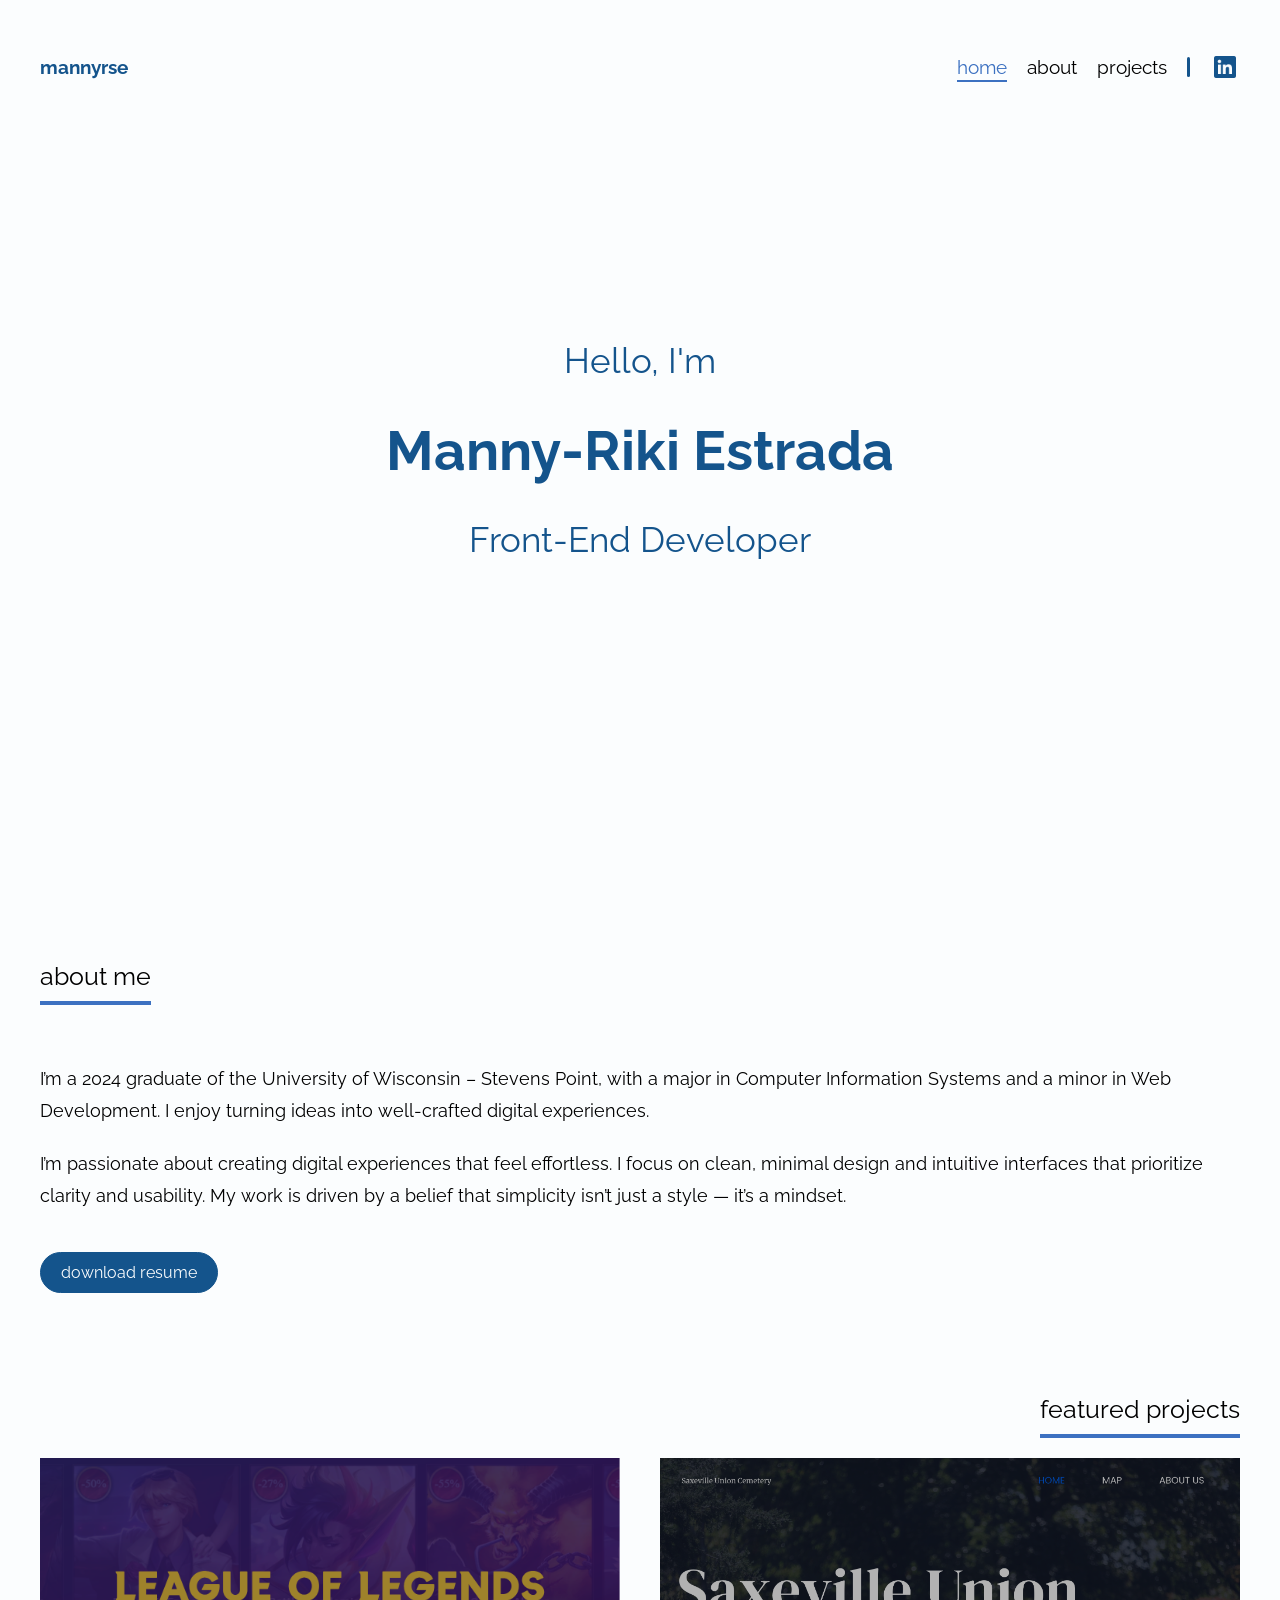
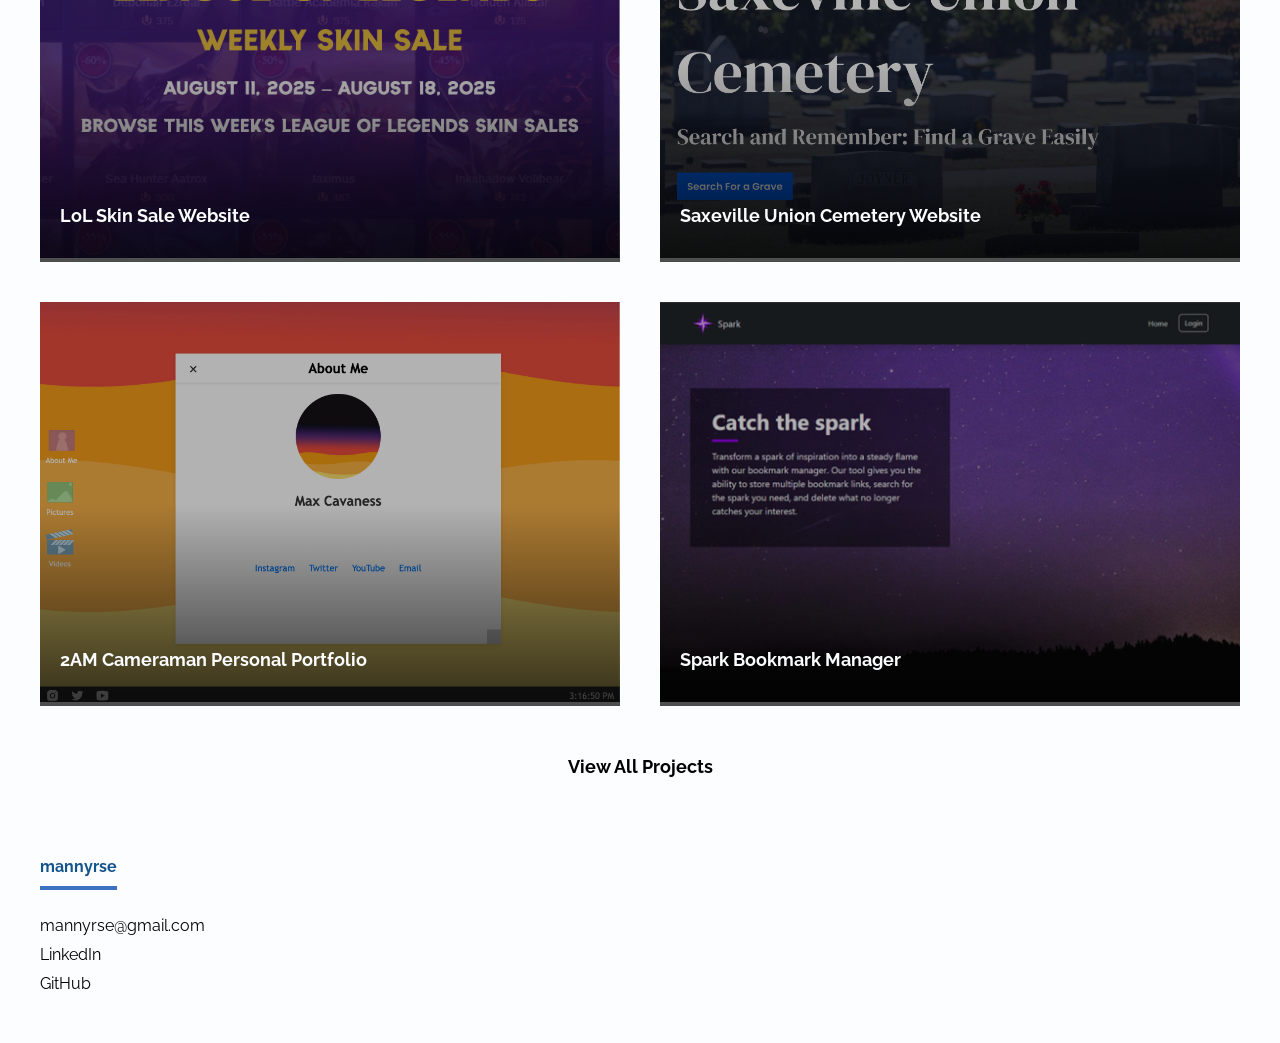
==== index.html @ 0eda89b6 "adjusted projects section and added items to projects page" ====
<!DOCTYPE html>
<html lang="en">

<head>
    <meta charset="UTF-8">
    <meta name="viewport" content="width=device-width, initial-scale=1.0">
    <title>mannyrse</title>
    <link rel="stylesheet" href="styles/styles.css">
    <link rel="preconnect" href="https://fonts.googleapis.com">
    <link rel="preconnect" href="https://fonts.gstatic.com" crossorigin>
    <link href="https://fonts.googleapis.com/css2?family=Raleway:wght@400;500;700&display=swap" rel="stylesheet">
    <link rel="icon" type="image/x-icon" href="../favicon.ico">
</head>

<body>

    <!-- The header (nav) will be loaded here by JavaScript -->
    <!-- The footer will also be loaded by JavaScript -->

    <header class="intro-header">
        <p class="hello-text fade-in fade-out delay-1">Hello, I'm</p>
        <h1 class="name fade-in delay-2">Manny-Riki Estrada</h1>
        <p class="title fade-in delay-3">
            Front-End Developer
        </p>
    </header>

    <section class="left-content" id="about">
        <h2 class="section-header">about me</h2>
        <p>I’m a 2024 graduate of the University of Wisconsin – Stevens Point, with a major in Computer Information
            Systems and a minor in Web Development. I enjoy turning ideas into well-crafted digital experiences.</p>
        <p>I’m passionate about creating digital experiences that feel effortless. I focus on clean, minimal design and
            intuitive interfaces that prioritize clarity and usability. My work is driven by a belief that simplicity
            isn’t just a style — it’s a mindset.</p>
        <a href="resume_estrada.pdf" class="download-button" download>download resume</a>
    </section>

    <section class="right-content" id="featured-projects">
        <div class="section-header-wrapper">
            <h2 class="section-header">featured projects</h2>
            <div class="projects-grid">
                <div class="project">
                    <a href="https://lolskinsale.com/" target="_blank" rel="noopener noreferrer">
                        <div class="image-wrapper">

                            <img src="/images/lolskinsale.png" alt="LoL Skin Sale Thumbnail" />
                            <p class="project-title">LoL Skin Sale Website</p>
                        </div>
                    </a>
                </div>
                <div class="project">
                    <a href="https://saxevilleunioncemetery.com/" target="_blank" rel="noopener noreferrer">
                        <div class="image-wrapper">

                            <img src="/images/saxeville.png" alt="Saxeville Union Cemetery Site Thumbnail" />
                            <p class="project-title">Saxeville Union Cemetery Website</p>
                        </div>
                    </a>
                </div>
                <div class="project">
                    <a href="https://github.com/mannyrse/2AM-Cameraman" target="_blank" rel="noopener noreferrer">
                        <div class="image-wrapper">
                            <img src="/images/2amcameraman.png" alt="2AM Cameraman Site Thumbnail" />
                            <p class="project-title">2AM Cameraman Personal Portfolio</p>
                        </div>
                    </a>
                </div>
                <div class="project">
                    <a href="https://github.com/mannyrse/Bookmark-Manager" target="_blank" rel="noopener noreferrer">
                        <div class="image-wrapper">
                            <img src="/images/bookmark.png" alt="Spark Bookmark Manager Site Thumbnail" />
                            <p class="project-title">Spark Bookmark Manager</p>
                        </div>
                    </a>
                </div>
            </div>
        </div>
        <div class="view-all-projects">
            <a href="/projects" class="view-all-link">View All Projects</a>
        </div>
    </section>

    <script src="scripts/main.js"></script>

</body>

</html>
---- styles/styles.css ----
html {
        scroll-behavior: smooth;
    }

    body {
        font-family: 'Raleway', 'Helvetica Neue', Helvetica, Arial, sans-serif;
        background-color: #FBFDFE;
        margin: 0;
        padding: 0;
    }

    /* Header Content */

    .intro-header {
        display: flex;
        flex-direction: column;
        align-items: center;
        justify-content: center;
        width: 100%;
        height: 100vh;
        color: #14548C;
        text-align: center;
    }

    .name {
        font-size: 55px;
        font-weight: bold;
    }

    .hello-text {
        font-size: 35px;
        margin: 0px;
    }

    .title {
        font-size: 35px;
        margin: 0 20px;
    }

    /* Navigation Bar */

    .navigation {
        position: absolute;
        top: 32px;
        left: 0;
        right: 0;
        margin: 0 auto;
        max-width: 1280px;
        width: 100%;
        display: flex;
        justify-content: space-between;
        align-items: center;
        padding: 20px 40px;
        background-color: #FBFDFE;
        font-size: larger;
        z-index: 1000;
        box-sizing: border-box;
    }

    .nav-items ul {
        display: flex;
        gap: 20px;
        list-style: none;
        margin: 0;
        padding: 0;
    }

    .nav-items li {
        display: flex;
        align-items: center;
    }

    /* Divider */
    .divider {
        height: 20px;
        width: 3px;
        border-radius: 20px;
        background-color: #14548C;
    }

    /* Navigation Items */
    .navigation-item {
        position: relative;
        color: #000;
        text-decoration: none;
        display: flex;
        align-items: center;
    }

    .navigation-item:hover {
        color: #3C71C1;
    }

    /* Underline effect */
    .navigation-item::after {
        content: '';
        position: absolute;
        bottom: -4px;
        left: 0;
        width: 0;
        height: 2px;
        background-color: #3C71C1;
        transition: width 0.3s ease, left 0.3s ease;
    }

    /* Adjust underline position for LinkedIn Logo */
    .navigation-item:has(img)::after {
        bottom: -1px;
    }

    .navigation-item:hover::after {
        width: 100%;
        left: 0;
    }

    .navigation-item.active {
        color: #3C71C1;
    }

    .navigation-item.active::after {
        width: 100%;
        left: 0;
    }

    .navigation-item img {
        height: 30px;
        width: auto;
        vertical-align: middle;
    }

    .logo {
        color: #14548C;
        font-weight: bold;
        text-decoration: none;
        position: relative;
        display: inline-block;
    }

    .logo::after {
        content: '';
        position: absolute;
        bottom: -4px;
        left: 0;
        width: 0;
        height: 2px;
        background-color: #3C71C1;
        transition: width 0.3s ease, left 0.3s ease;
    }

    .logo:hover::after {
        width: 100%;
        left: 0;
    }

    /* Hamburger Button */
    .hamburger {
        display: none;
        flex-direction: column;
        justify-content: space-between;
        width: 25px;
        height: 20px;
        background: none;
        border: none;
        cursor: pointer;
        z-index: 1100;
    }

    .hamburger span {
        display: block;
        height: 3px;
        background-color: #14548C;
        border-radius: 3px;
        transition: all 0.3s ease;
    }

    /* Sections */

    #all-projects {
        padding-top: 120px;
    }

    .section-header {
        padding-bottom: 10px;
        margin-bottom: 20px;
        border-bottom: 4px solid #3C71C1;
        font-size: 25px;
        font-weight: normal;
        display: inline-block;
    }

    .left-content .section-header {
        margin-bottom: 40px;
    }

    .section-header-wrapper {
        text-align: right;
    }

    .left-content,
    .right-content {
        max-width: 1200px;
        margin: auto;
        padding: 40px;
        text-align: left;
    }

    .left-content p,
    .right-content p {
        font-size: 18px;
        line-height: 1.8;
        margin-bottom: 20px;
    }

    .download-button {
        display: inline-block;
        padding: 10px 20px;
        margin-top: 20px;
        color: #FBFDFE;
        border: 1px solid #14548C;
        background-color: #14548C;
        font-size: 1em;
        border-radius: 30px;
        text-decoration: none;
        transition: background-color 0.3s, color 0.3s;
    }

    .download-button:hover {
        color: #14548C;
        background-color: #FBFDFE;
    }

    .projects-grid {
        display: grid;
        grid-template-columns: repeat(2, 1fr);
        gap: 40px;
    }

    .project {
        position: relative;
        overflow: hidden;
        text-align: left;
        height: 100%;
    }

    .project img {
        width: 100%;
        height: auto;
        object-fit: cover;
        max-height: 400px;
        aspect-ratio: 4 / 3;
        transition: transform 0.3s ease, filter 0.3s ease;
        filter: brightness(70%);
        border-radius: 0;
    }

    /* Dark overlay and zoom effect */
    .project:hover img {
        transform: scale(1.1);
        filter: brightness(100%);
    }

    .image-wrapper {
        position: relative;
        overflow: hidden;
    }

    .image-wrapper::after {
        content: '';
        position: absolute;
        bottom: 0;
        left: 0;
        width: 100%;
        height: 50%;
        background: linear-gradient(to top, rgba(0, 0, 0, 0.7), transparent);
        z-index: 1;
    }

    .project-title {
        position: absolute;
        bottom: 10px;
        left: 20px;
        margin: 0;
        color: #FBFDFE;
        font-size: 20px;
        font-weight: bold;
        z-index: 2;
    }

    .view-all-projects {
        margin-top: 50px;
        text-align: center;
    }

    .view-all-link {
        position: relative;
        text-decoration: none;
        color: #000;
        font-size: 1.1rem;
        font-weight: bold;
        transition: color 0.3s ease;
    }

    .view-all-link::after {
        content: '';
        position: absolute;
        bottom: -4px;
        left: 0;
        width: 0;
        height: 2px;
        background-color: #3C71C1;
        transition: width 0.3s ease, left 0.3s ease;
    }

    .view-all-link:hover {
        color: #3C71C1;
    }

    .view-all-link:hover::after {
        width: 100%;
        left: 0;
    }

    /* Footer */

    .footer-content {
        max-width: 1200px;
        margin: auto;
        padding: 40px;
        text-align: left;
    }

    .footer-logo {
        font-weight: bold;
        text-decoration: none;
        color: #14548C;
        padding-bottom: 10px;
        display: inline-block;
        border-bottom: 4px solid #3C71C1;
        margin-bottom: 10px;
    }

    footer a {
        display: block;
        width: fit-content;
        color: inherit;
        text-decoration: none;
        margin-bottom: 10px;
    }

    footer a:hover {
        text-decoration: underline;
        color: #3C71C1;
    }

    .footer-logo:hover {
        text-decoration: none;
        color: #14548C;
    }

    footer p {
        margin-bottom: 10px;
    }

    /* Intro Fade In Keyframes */

    @keyframes fadeIn {
        from {
            opacity: 0;
            transform: translateY(20px);
        }

        to {
            opacity: 1;
            transform: translateY(0);
        }
    }

    .fade-in {
        opacity: 0;
        animation: fadeIn 1s ease-out forwards;
    }

    .fade-in.delay-1 {
        animation-delay: 0.3s;
    }

    .fade-in.delay-2 {
        animation-delay: 0.6s;
    }

    .fade-in.delay-3 {
        animation-delay: 0.9s;
    }

    .fade-in.delay-4 {
        animation-delay: 1.5s;
    }

    /* Mobile Styles */
    @media (max-width: 768px) {

        .intro-header {
            padding: 0 20px;
            box-sizing: border-box;
        }

        .name {
            font-size: 36px;
        }

        .hello-text,
        .title {
            font-size: 24px;
        }

        .hamburger {
            display: flex;
        }

        .nav-items {
            position: absolute;
            top: 100%;
            right: 0;
            background-color: #FBFDFE;
            width: 100%;
            max-height: 0;
            overflow: hidden;
            transition: max-height 0.3s ease;
            box-shadow: 0px 4px 8px rgba(0, 0, 0, 0.1);
            justify-content: center;
            align-items: center;
        }

        .nav-items.open {
            max-height: 500px;
        }

        .nav-items ul {
            flex-direction: column;
            padding: 20px;
            gap: 15px;
        }

        .nav-items li {
            justify-content: center;
        }

        .divider {
            display: block;
            width: 40px;
            height: 3px;
            border-radius: 20px;
            background-color: #14548C;
            margin: 10px auto;
        }

        .projects-grid {
            grid-template-columns: 1fr;
        }

        .project img {
            max-width: 100%;
            max-height: 450px;
        }
    }
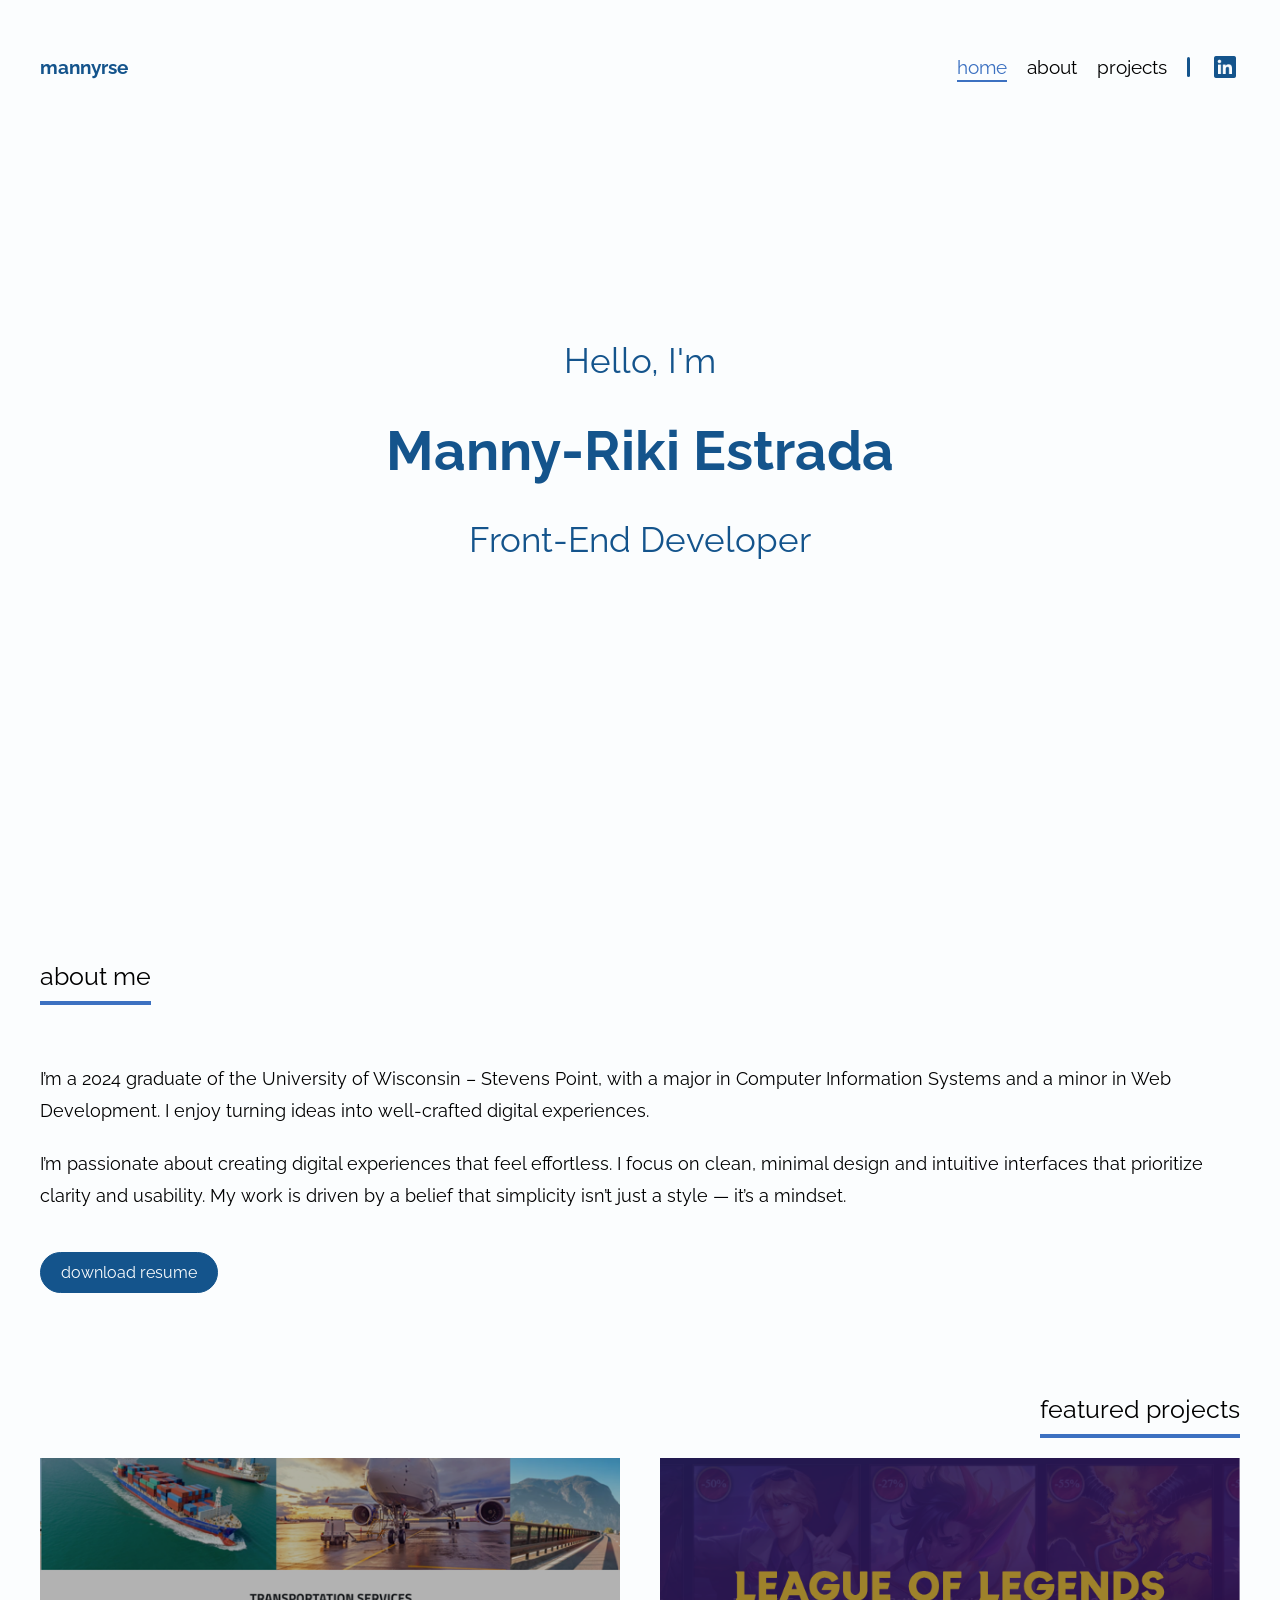
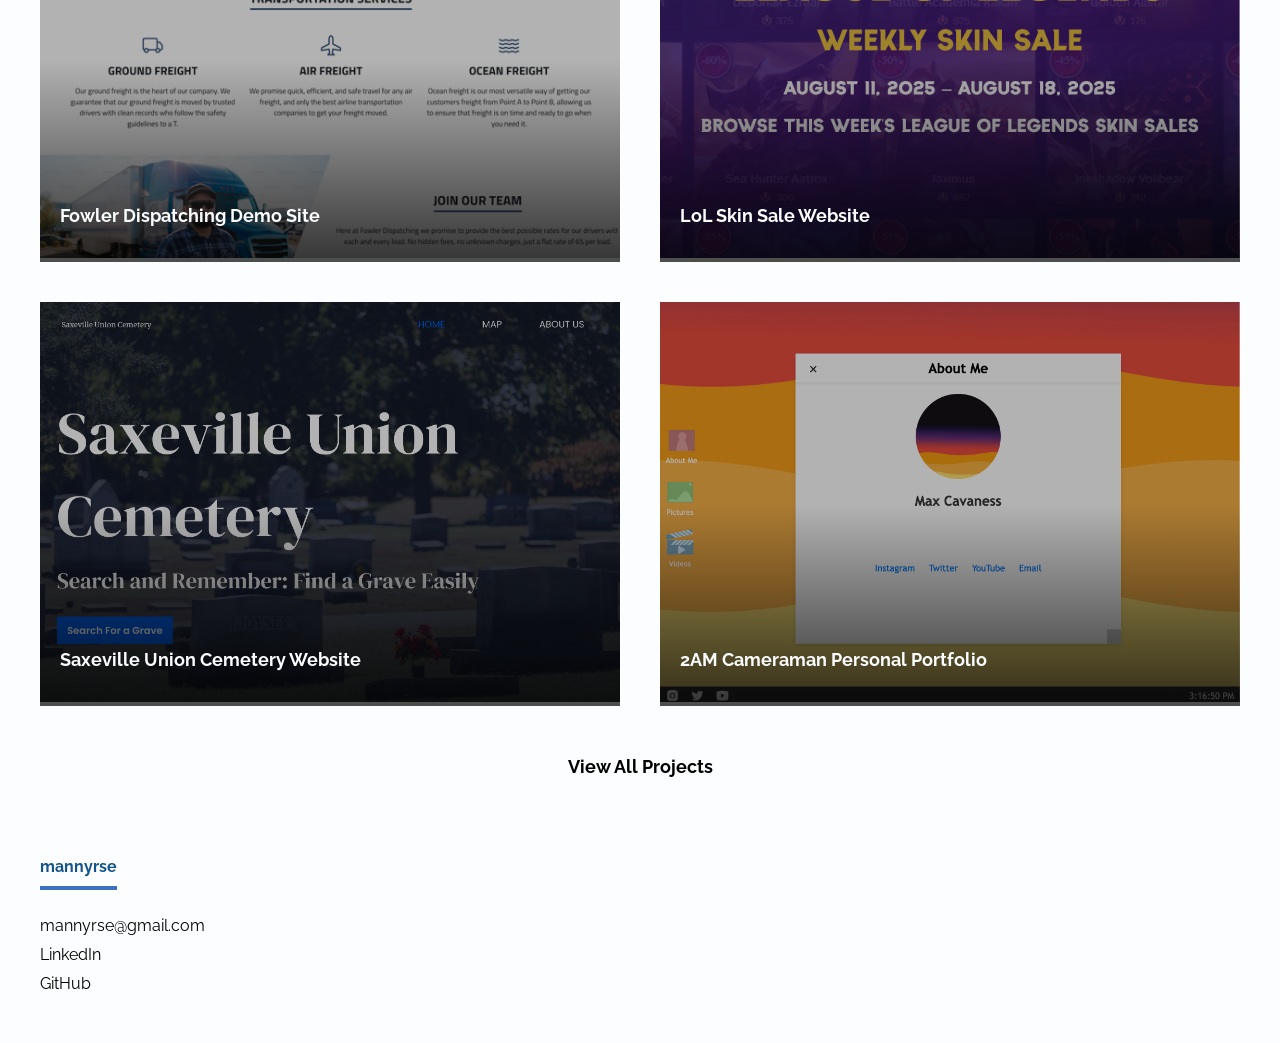
==== commit ef006557: "added new featured project" ====
--- a/index.html
+++ b/index.html
@@ -40,9 +40,16 @@
             <h2 class="section-header">featured projects</h2>
             <div class="projects-grid">
                 <div class="project">
+                    <a href="https://mannyrse.com/fowler-dispatching/" target="_blank" rel="noopener noreferrer">
+                        <div class="image-wrapper">
+                            <img src="/images/fowlersite.png" alt="Fowler Dispatching Demo Site Thumbnail" />
+                            <p class="project-title">Fowler Dispatching Demo Site</p>
+                        </div>
+                    </a>
+                </div>
+                <div class="project">
                     <a href="https://lolskinsale.com/" target="_blank" rel="noopener noreferrer">
                         <div class="image-wrapper">
-
                             <img src="/images/lolskinsale.png" alt="LoL Skin Sale Thumbnail" />
                             <p class="project-title">LoL Skin Sale Website</p>
                         </div>
@@ -65,14 +72,6 @@
                         </div>
                     </a>
                 </div>
-                <div class="project">
-                    <a href="https://github.com/mannyrse/Bookmark-Manager" target="_blank" rel="noopener noreferrer">
-                        <div class="image-wrapper">
-                            <img src="/images/bookmark.png" alt="Spark Bookmark Manager Site Thumbnail" />
-                            <p class="project-title">Spark Bookmark Manager</p>
-                        </div>
-                    </a>
-                </div>
             </div>
         </div>
         <div class="view-all-projects">
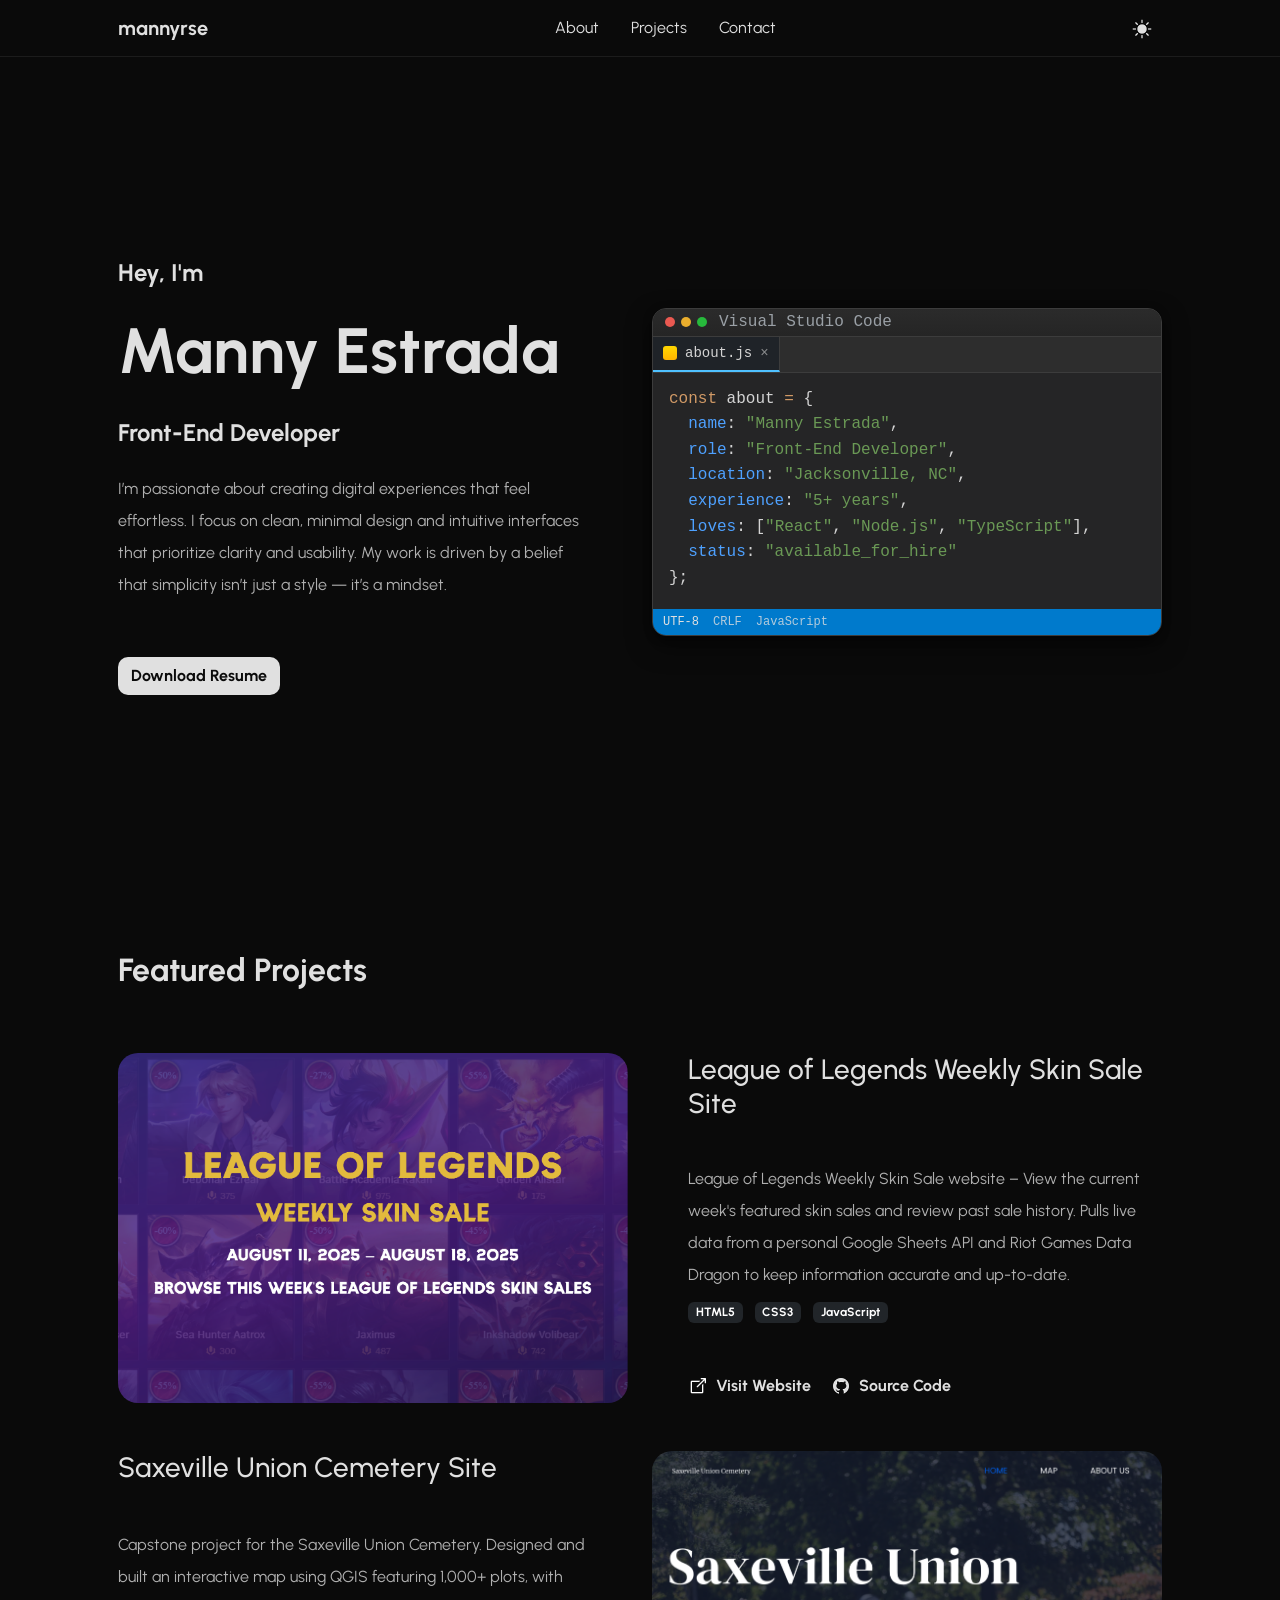
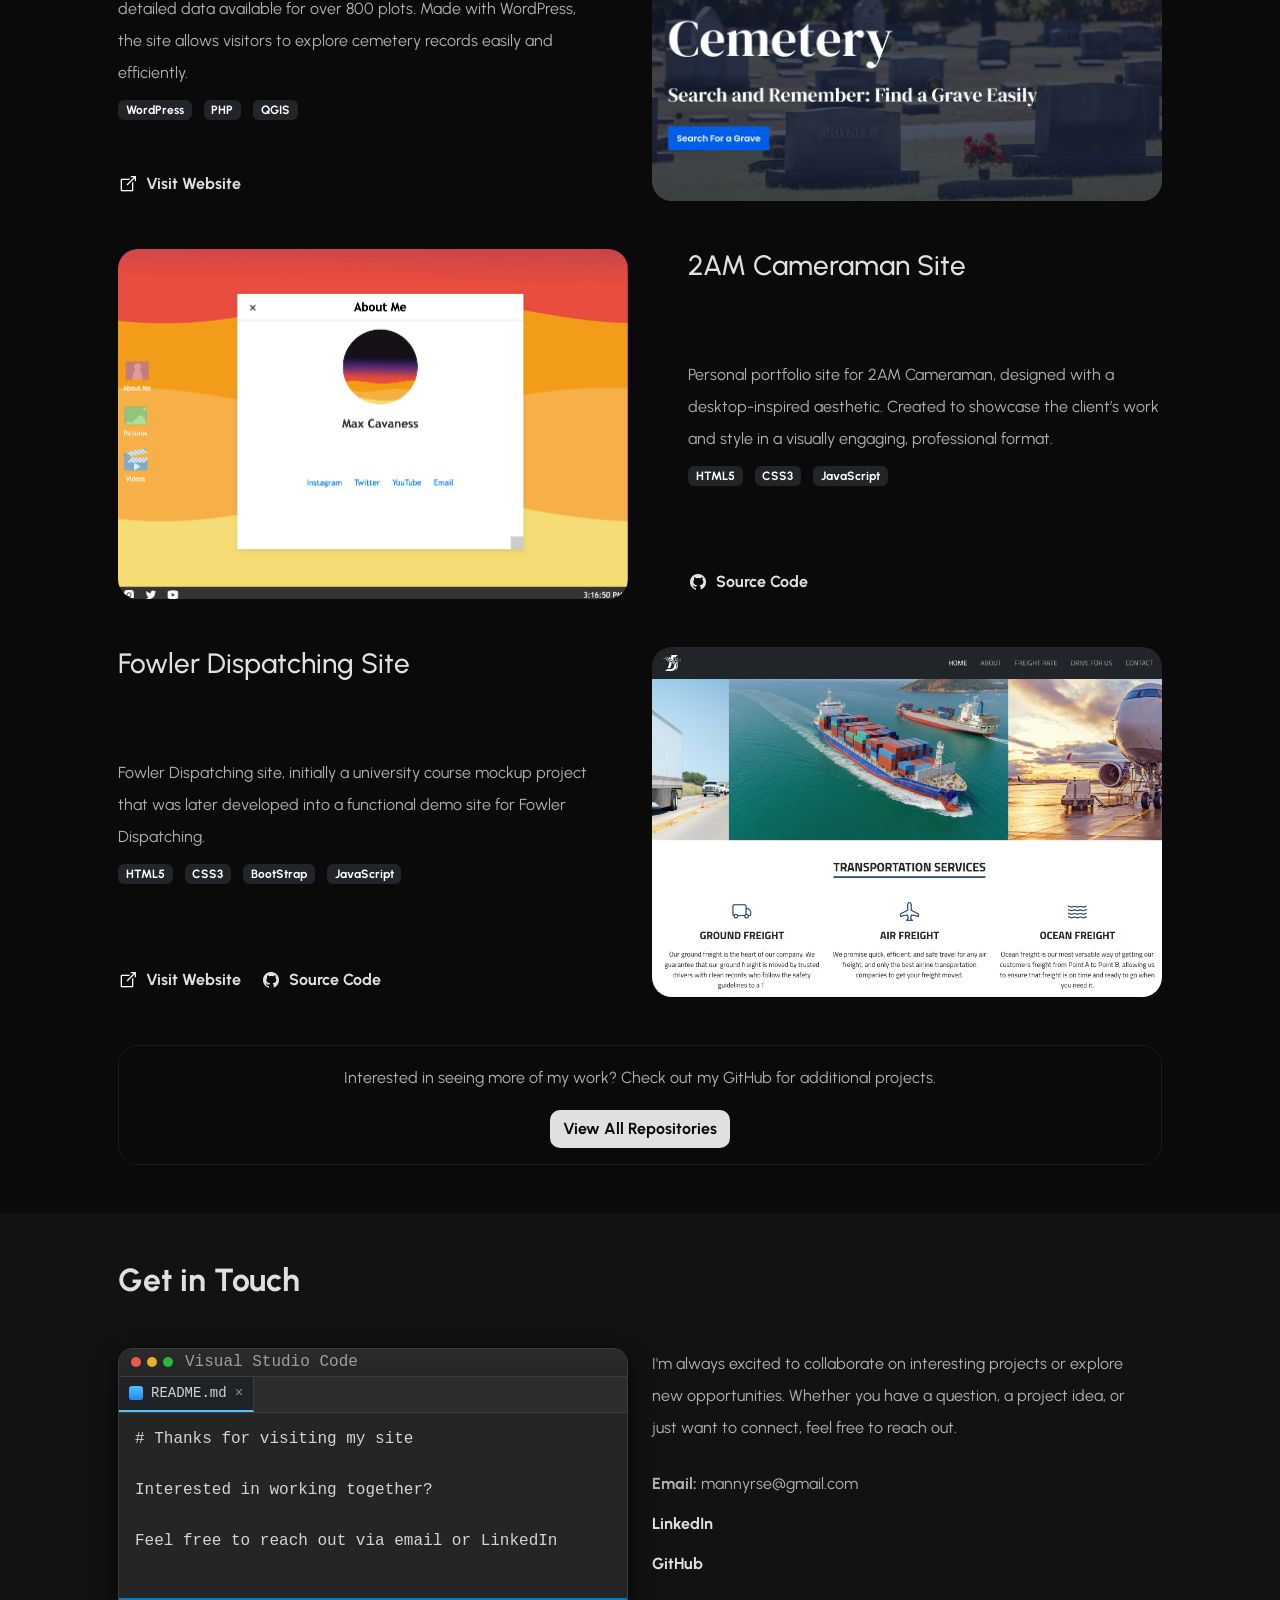
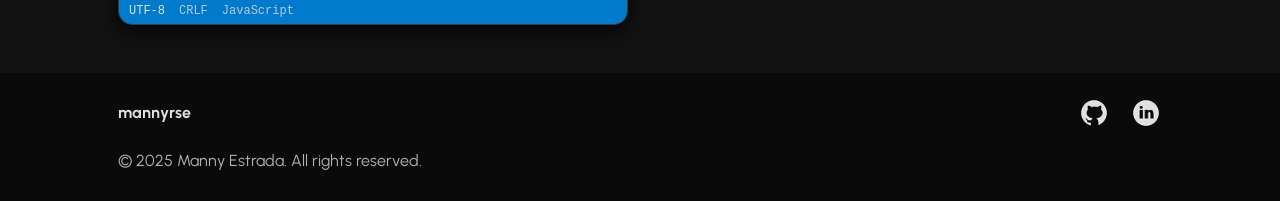
==== commit 74493b68: "redesign entire site" ====
--- a/index.html
+++ b/index.html
@@ -5,80 +5,380 @@
     <meta charset="UTF-8">
     <meta name="viewport" content="width=device-width, initial-scale=1.0">
     <title>mannyrse</title>
+    <link href="https://cdn.jsdelivr.net/npm/bootstrap@5.3.8/dist/css/bootstrap.min.css" rel="stylesheet"
+        integrity="sha384-sRIl4kxILFvY47J16cr9ZwB07vP4J8+LH7qKQnuqkuIAvNWLzeN8tE5YBujZqJLB" crossorigin="anonymous">
     <link rel="stylesheet" href="styles/styles.css">
     <link rel="preconnect" href="https://fonts.googleapis.com">
     <link rel="preconnect" href="https://fonts.gstatic.com" crossorigin>
-    <link href="https://fonts.googleapis.com/css2?family=Raleway:wght@400;500;700&display=swap" rel="stylesheet">
-    <link rel="icon" type="image/x-icon" href="../favicon.ico">
+    <link
+        href="https://fonts.googleapis.com/css2?family=Roboto:ital,wght@0,100..900;1,100..900&family=Urbanist:ital,wght@0,100..900;1,100..900&display=swap"
+        rel="stylesheet">
 </head>
 
 <body>
-
-    <!-- The header (nav) will be loaded here by JavaScript -->
-    <!-- The footer will also be loaded by JavaScript -->
-
-    <header class="intro-header">
-        <p class="hello-text fade-in fade-out delay-1">Hello, I'm</p>
-        <h1 class="name fade-in delay-2">Manny-Riki Estrada</h1>
-        <p class="title fade-in delay-3">
-            Front-End Developer
-        </p>
+    <!-- nav bar -->
+    <nav class="navbar navbar-expand-md navbar-dark sticky-top">
+        <div class="container px-5 px-md-3 px-lg-5">
+
+            <!-- logo -->
+            <a href="#about" class="logo navbar-brand">mannyrse</a>
+
+            <!-- hamburger button -->
+            <button class="navbar-toggler border-0 ms-auto" type="button" data-bs-toggle="collapse"
+                data-bs-target="#navbarContent" aria-controls="navbarContent" aria-expanded="false"
+                aria-label="Toggle navigation">
+                <span class="navbar-toggler-icon"></span>
+            </button>
+
+            <!-- nav items -->
+            <div class="collapse navbar-collapse justify-content-center" id="navbarContent">
+                <ul class="navbar-nav mb-0 text-center">
+                    <li class="nav-item">
+                        <a href="#about" class="nav-link mx-2">About</a>
+                    </li>
+                    <li class="nav-item">
+                        <a href="#projects" class="nav-link mx-2">Projects</a>
+                    </li>
+                    <li class="nav-item">
+                        <a href="#contact" class="nav-link mx-2">Contact</a>
+                    </li>
+                </ul>
+
+                <!-- dark mode button for mobile menu -->
+                <div class="d-md-none text-center">
+                    <button class="btn btn-square light-mode-toggler">
+                        <img src="images/icons/sun.png" alt="light dark mode" class="icon">
+                    </button>
+                </div>
+            </div>
+
+
+            <button class="btn btn-square d-none d-md-block ms-3 light-mode-toggler">
+                <img src="images/icons/sun.png" alt="light dark mode" class="icon">
+            </button>
+
+        </div>
+    </nav>
+
+
+    <!-- header content -->
+    <header class="intro-header d-flex align-items-center" id="about">
+        <div class="container px-5 px-md-3 px-lg-5">
+            <div class="row align-items-center">
+                <!-- left column -->
+                <div class="col-md-6 mb-5 mb-md-0">
+                    <p class="title">Hey, I'm</p>
+                    <h1 class="name ">Manny Estrada</h1>
+                    <p class="title">Front-End Developer</p>
+                    <p class="pb-4 pe-md-5">
+                        I’m passionate about creating digital experiences that feel effortless. I focus on clean,
+                        minimal design and intuitive interfaces that prioritize clarity and usability. My work is driven
+                        by a belief that simplicity isn’t just a style — it’s a mindset.
+                    </p>
+                    <a href="resume_estrada.pdf" class="btn button-main mt-3"
+                        download="Manny_Estrada_Resume.pdf">Download Resume</a>
+                </div>
+
+                <!-- right column -->
+                <div class="col-md-6 d-flex justify-content-center pb-5 pb-md-4 pb-lg-0">
+
+                    <div class="vscode" role="group" aria-label="Mini VS Code">
+                        <!-- titlebar -->
+                        <div class="titlebar">
+                            <div class="traffic" aria-hidden="true">
+                                <span class="dot red"></span>
+                                <span class="dot yellow"></span>
+                                <span class="dot green"></span>
+                            </div>
+                            <div class="window-title">Visual Studio Code</div>
+                        </div>
+
+                        <!-- tabs -->
+                        <div class="tabs" role="tablist" aria-label="Files">
+                            <div class="tab active" role="tab" aria-selected="true">
+                                <span class="file-icon" aria-hidden="true"></span>
+                                <span>about.js</span>
+                                <span class="x" aria-hidden="true">×</span>
+                            </div>
+                        </div>
+
+                        <!-- editor -->
+                        <div class="editor" role="region" aria-label="Editor">
+                            <pre><code><span class="v">const</span> about <span class="v">=</span> {
+  <span class="k">name</span>: <span class="s">"Manny Estrada"</span>,
+  <span class="k">role</span>: <span class="s">"Front-End Developer"</span>,
+  <span class="k">location</span>: <span class="s">"Jacksonville, NC"</span>,
+  <span class="k">experience</span>: <span class="s">"5+ years"</span>,
+  <span class="k">loves</span>: [<span class="s">"React"</span>, <span class="s">"Node.js"</span>, <span class="s">"TypeScript"</span>],
+  <span class="k">status</span>: <span class="s">"available_for_hire"</span>
+};</code></pre>
+                        </div>
+                        <!-- Status bar -->
+                        <div class="status">
+                            <span>UTF-8</span>
+                            <span class="muted">CRLF</span>
+                            <span class="muted">JavaScript</span>
+                        </div>
+                    </div>
+                </div>
+            </div>
+        </div>
     </header>
 
-    <section class="left-content" id="about">
-        <h2 class="section-header">about me</h2>
-        <p>I’m a 2024 graduate of the University of Wisconsin – Stevens Point, with a major in Computer Information
-            Systems and a minor in Web Development. I enjoy turning ideas into well-crafted digital experiences.</p>
-        <p>I’m passionate about creating digital experiences that feel effortless. I focus on clean, minimal design and
-            intuitive interfaces that prioritize clarity and usability. My work is driven by a belief that simplicity
-            isn’t just a style — it’s a mindset.</p>
-        <a href="resume_estrada.pdf" class="download-button" download>download resume</a>
+    <!-- featured projects section -->
+    <section class="py-5" id="projects">
+        <div class="container px-5 px-md-3 px-lg-5">
+            <h2 class="fw-bold py-3">Featured Projects</h2>
+            <!-- project 1 -->
+            <div class="row my-5">
+                <div class="col-md-6">
+                    <img src="images/thumbnails/lolskinsale.png" alt="" class="img-fluid featured-project">
+                </div>
+                <div class="col-md-6 d-flex flex-column ps-lg-5">
+                    <h3 class="mb-3 pt-5 pt-md-0">League of Legends Weekly Skin Sale Site</h3>
+                    <!-- Group paragraph + badges together and center them -->
+                    <div class="flex-grow-1 d-flex flex-column justify-content-center mb-4">
+                        <p class="mb-2">
+                            League of Legends Weekly Skin Sale website – View the current week's featured skin sales and
+                            review past sale history.
+                            Pulls live data from a personal Google Sheets API and Riot Games Data Dragon to keep
+                            information accurate and up-to-date.
+                        </p>
+
+                        <div>
+                            <span class="badge bg-dark me-2">HTML5</span>
+                            <span class="badge bg-dark me-2">CSS3</span>
+                            <span class="badge bg-dark">JavaScript</span>
+                        </div>
+                    </div>
+
+                    <div class="mt-auto">
+                        <a href="https://lolskinsale.com/"
+                            class="me-3 link d-inline-flex align-items-center featured-project-link" target="_blank">
+                            <img src="images/icons/link.png" alt="external link icon"
+                                class="icon social-icon me-2">Visit Website
+                        </a>
+                        <a href="https://github.com/mannyrse/lol-skin-sales"
+                            class="link d-inline-flex align-items-center featured-project-link" target="_blank">
+                            <img src="images/icons/github.png" alt="" class="icon social-icon me-2">Source Code
+                        </a>
+                    </div>
+                </div>
+            </div>
+            <!-- project 2 -->
+            <div class="row my-5">
+                <div class="col-md-6 order-md-2">
+                    <img src="images/thumbnails/saxeville.png" alt="" class="img-fluid featured-project">
+                </div>
+                <div class="col-md-6 order-md-1 d-flex flex-column pe-lg-5">
+                    <h3 class="mb-3 pt-5 pt-md-0">Saxeville Union Cemetery Site</h3>
+                    <!-- Group paragraph + badges together and center them -->
+                    <div class="flex-grow-1 d-flex flex-column justify-content-center mb-4">
+                        <p class="mb-2">
+                            Capstone project for the Saxeville Union Cemetery. Designed and built an interactive map
+                            using QGIS
+                            featuring 1,000+ plots, with detailed data available for over 800 plots. Made with
+                            WordPress, the site allows
+                            visitors to explore cemetery records easily and efficiently.
+                        </p>
+                        <div>
+                            <span class="badge bg-dark me-2">WordPress</span>
+                            <span class="badge bg-dark me-2">PHP</span>
+                            <span class="badge bg-dark">QGIS</span>
+                        </div>
+                    </div>
+                    <!-- Links container -->
+                    <div class="mt-auto">
+                        <a href="https://saxevilleunioncemetery.com/"
+                            class="me-3 link d-inline-flex align-items-center featured-project-link" target="_blank">
+                            <img src="images/icons/link.png" alt="" class="icon social-icon me-2">Visit Website
+                        </a>
+                    </div>
+                </div>
+            </div>
+            <!-- project 3 -->
+            <div class="row my-5 align-items-stretch">
+                <!-- Image column -->
+                <div class="col-md-6">
+                    <img src="images/thumbnails/2amcameraman.png" alt="2AM Cameraman site thumbnail"
+                        class="img-fluid featured-project">
+                </div>
+                <!-- Text column -->
+                <div class="col-md-6 d-flex flex-column ps-lg-5">
+                    <h3 class="mb-3 pt-5 pt-md-0">2AM Cameraman Site</h3>
+                    <!-- Group paragraph + badges together and center them -->
+                    <div class="flex-grow-1 d-flex flex-column justify-content-center mb-4">
+                        <p class="mb-2">
+                            Personal portfolio site for 2AM Cameraman, designed with a desktop-inspired aesthetic.
+                            Created to showcase the client’s work and style in a visually engaging, professional format.
+                        </p>
+
+                        <div class="">
+                            <span class="badge bg-dark me-2">HTML5</span>
+                            <span class="badge bg-dark me-2">CSS3</span>
+                            <span class="badge bg-dark">JavaScript</span>
+                        </div>
+                    </div>
+                    <!-- Links container -->
+                    <div class="mt-auto">
+                        <!-- <a href="#" class="me-3 link d-inline-flex align-items-center featured-project-link">
+                            <img src="images/icons/link.png" alt="" class="icon social-icon me-2">Visit Website
+                        </a> -->
+                        <a href="https://github.com/mannyrse/2AM-Cameraman"
+                            class="link d-inline-flex align-items-center featured-project-link" target="_blank">
+                            <img src="images/icons/github.png" alt="exteral link icon"
+                                class="icon social-icon me-2">Source Code
+                        </a>
+                    </div>
+                </div>
+            </div>
+            <!-- project 4 -->
+            <div class="row my-5">
+                <div class="col-md-6 order-md-2">
+                    <img src="images/thumbnails/fowlersite.png" alt="" class="img-fluid featured-project">
+                </div>
+                <div class="col-md-6 order-md-1 d-flex flex-column pe-lg-5">
+                    <h3 class="mb-3 pt-5 pt-md-0">Fowler Dispatching Site</h3>
+                    <!-- Group paragraph + badges together and center them -->
+                    <div class="flex-grow-1 d-flex flex-column justify-content-center mb-4">
+                        <p class="mb-2">
+                            Fowler Dispatching site, initially a university course mockup project that was later
+                            developed into a functional demo site for Fowler Dispatching.
+                        </p>
+
+                        <div>
+                            <span class="badge bg-dark me-2">HTML5</span>
+                            <span class="badge bg-dark me-2">CSS3</span>
+                            <span class="badge bg-dark me-2">BootStrap</span>
+                            <span class="badge bg-dark">JavaScript</span>
+                        </div>
+                    </div>
+                    <!-- Links container -->
+                    <div class="mt-auto">
+                        <a href="https://mannyrse.com/fowler-dispatching/"
+                            class="me-3 link d-inline-flex align-items-center featured-project-link" target="_blank">
+                            <img src="images/icons/link.png" alt="external link icon"
+                                class="icon social-icon me-2">Visit Website
+                        </a>
+                        <a href="https://github.com/mannyrse/fowler-dispatching"
+                            class="link d-inline-flex align-items-center featured-project-link" target="_blank">
+                            <img src="images/icons/github.png" alt="github icon" class="icon social-icon me-2">Source
+                            Code
+                        </a>
+                    </div>
+                </div>
+            </div>
+            <!-- more projects button -->
+            <div class="more-proj text-center">
+                <div class="row justify-content-center">
+                    <div class="col-10 col-lg-12">
+                        <p class="pt-3">Interested in seeing more of my work? Check out my GitHub for
+                            additional
+                            projects.</p>
+                    </div>
+                </div>
+                <a href="https://github.com/mannyrse?tab=repositories" class="btn button-main mb-3" target="_blank">View
+                    All Repositories</a>
+            </div>
+
+        </div>
     </section>
 
-    <section class="right-content" id="featured-projects">
-        <div class="section-header-wrapper">
-            <h2 class="section-header">featured projects</h2>
-            <div class="projects-grid">
-                <div class="project">
-                    <a href="https://mannyrse.com/fowler-dispatching/" target="_blank" rel="noopener noreferrer">
-                        <div class="image-wrapper">
-                            <img src="/images/fowlersite.png" alt="Fowler Dispatching Demo Site Thumbnail" />
-                            <p class="project-title">Fowler Dispatching Demo Site</p>
-                        </div>
-                    </a>
-                </div>
-                <div class="project">
-                    <a href="https://lolskinsale.com/" target="_blank" rel="noopener noreferrer">
-                        <div class="image-wrapper">
-                            <img src="/images/lolskinsale.png" alt="LoL Skin Sale Thumbnail" />
-                            <p class="project-title">LoL Skin Sale Website</p>
-                        </div>
-                    </a>
-                </div>
-                <div class="project">
-                    <a href="https://saxevilleunioncemetery.com/" target="_blank" rel="noopener noreferrer">
-                        <div class="image-wrapper">
-
-                            <img src="/images/saxeville.png" alt="Saxeville Union Cemetery Site Thumbnail" />
-                            <p class="project-title">Saxeville Union Cemetery Website</p>
-                        </div>
-                    </a>
-                </div>
-                <div class="project">
-                    <a href="https://github.com/mannyrse/2AM-Cameraman" target="_blank" rel="noopener noreferrer">
-                        <div class="image-wrapper">
-                            <img src="/images/2amcameraman.png" alt="2AM Cameraman Site Thumbnail" />
-                            <p class="project-title">2AM Cameraman Personal Portfolio</p>
-                        </div>
-                    </a>
-                </div>
-            </div>
-        </div>
-        <div class="view-all-projects">
-            <a href="/projects" class="view-all-link">View All Projects</a>
+    <!-- contact section -->
+    <section class="section-contact py-5" id="contact">
+        <div class="container px-5 px-md-3 px-lg-5">
+            <h2 class="fw-bold mb-5">Get in Touch</h2>
+            <div class="row gy-4">
+
+                <!-- left column -->
+                <div class="col-md-6 pb-5 pb-md-4 pb-lg-0">
+
+                    <div class="vscode" role="group" aria-label="Mini VS Code">
+                        <!-- titlebar -->
+                        <div class="titlebar">
+                            <div class="traffic" aria-hidden="true">
+                                <span class="dot red"></span>
+                                <span class="dot yellow"></span>
+                                <span class="dot green"></span>
+                            </div>
+                            <div class="window-title">Visual Studio Code</div>
+                        </div>
+
+                        <!-- tabs -->
+                        <div class="tabs" role="tablist" aria-label="Files">
+                            <div class="tab active" role="tab" aria-selected="true">
+                                <span class="file-icon-read" aria-hidden="true"></span>
+                                <span>README.md</span>
+                                <span class="x" aria-hidden="true">×</span>
+                            </div>
+                        </div>
+
+                        <!-- editor -->
+                        <div class="editor" role="region" aria-label="Editor">
+                            <pre><code># Thanks for visiting my site
+
+Interested in working together?
+
+Feel free to reach out via email or LinkedIn
+
+</code></pre>
+                        </div>
+                        <!-- Status bar -->
+                        <div class="status">
+                            <span>UTF-8</span>
+                            <span class="muted">CRLF</span>
+                            <span class="muted">JavaScript</span>
+                        </div>
+                    </div>
+                </div>
+                <!-- right column -->
+                <div class="col-md-6 pe-lg-5">
+                    <p class="mb-4">
+                        I'm always excited to collaborate on interesting projects or explore new opportunities. Whether
+                        you have a question, a project idea, or just want to connect, feel free to reach out.
+                    </p>
+                    <div class="mb-4">
+                        <p class="mb-2"><strong>Email:</strong> mannyrse@gmail.com</p>
+                        <p class="mb-2"><strong><a href="https://www.linkedin.com/in/mannyrse/">LinkedIn</a></strong>
+                        </p>
+                        <p class="mb-2"><strong><a href="https://github.com/mannyrse">GitHub</a></strong>
+                        </p>
+                    </div>
+                </div>
+            </div>
         </div>
     </section>
 
+    <!-- footer -->
+
+    <footer class="footer py-4">
+        <div class="container px-5 px-md-3 px-lg-5 d-flex justify-content-between align-items-center">
+
+            <!-- Logo -->
+            <a href="#about" class="logo mb-0">mannyrse</a>
+
+            <!-- Social icons -->
+            <div>
+                <a href="https://github.com/mannyrse" class="me-3" target="_blank" rel="noopener">
+                    <img src="images/icons/github.png" alt="GitHub" class="icon social-icon">
+                </a>
+                <a href="https://www.linkedin.com/in/mannyrse/" target="_blank" rel="noopener">
+                    <img src="images/icons/linkedin.png" alt="LinkedIn" class="icon social-icon">
+                </a>
+            </div>
+        </div>
+
+        <!-- Copyright line -->
+        <div class="container px-5 px-md-3 px-lg-5 mt-3">
+            <p class="mb-0">© 2025 Manny Estrada. All rights reserved.</p>
+        </div>
+    </footer>
+
+
+    <script src="https://cdn.jsdelivr.net/npm/bootstrap@5.3.8/dist/js/bootstrap.bundle.min.js"
+        integrity="sha384-FKyoEForCGlyvwx9Hj09JcYn3nv7wiPVlz7YYwJrWVcXK/BmnVDxM+D2scQbITxI"
+        crossorigin="anonymous"></script>
+
     <script src="scripts/main.js"></script>
 
 </body>
--- a/styles/styles.css
+++ b/styles/styles.css
@@ -1,465 +1,486 @@
-    html {
-        scroll-behavior: smooth;
-    }
-
-    body {
-        font-family: 'Raleway', 'Helvetica Neue', Helvetica, Arial, sans-serif;
-        background-color: #FBFDFE;
-        margin: 0;
-        padding: 0;
-    }
-
-    /* Header Content */
-
-    .intro-header {
+* {
+    margin: 0;
+    padding: 0;
+}
+
+body {
+    background-color: #0A0A0A;
+    color: #E0E0E0;
+    font-family: 'Urbanist', 'Helvetica Neue', Helvetica, Arial, sans-serif;
+
+}
+
+p {
+    color: #B0B0B0;
+    line-height: 2;
+}
+
+.name {
+    font-weight: bold;
+    font-size: clamp(2rem, 6vw, 4rem);
+    margin: 0 0 20px 0;
+}
+
+.title {
+    color: #E0E0E0;
+    font-weight: bold;
+    font-size: clamp(1rem, 4vw, 1.5rem);
+}
+
+/* navigation */
+
+.navbar,
+.nav {
+    background-color: #0A0A0A;
+    border-bottom: 1px solid #1C1C1C;
+}
+
+.navbar-collapse .nav-link {
+    display: inline-block;
+    position: relative;
+    text-decoration: none;
+    color: inherit;
+}
+
+.navbar-collapse .nav-link::after {
+    content: '';
+    position: absolute;
+    left: 0;
+    bottom: 0.1em;
+    height: 1px;
+    width: 0;
+    background-color: currentColor;
+    transition: width 0.3s ease;
+}
+
+.navbar-collapse .nav-link:hover::after {
+    width: 100%;
+}
+
+.nav-link {
+    position: relative;
+    text-decoration: none;
+    color: inherit;
+    transition: color 0.3s ease;
+}
+
+.nav-link::after {
+    content: '';
+    position: absolute;
+    left: 0;
+    bottom: 1px;
+    width: 0;
+    height: 1px;
+    background-color: currentColor;
+    transition: width 0.3s ease;
+}
+
+.nav-link:hover::after {
+    width: 100%;
+}
+
+.logo {
+    color: #E0E0E0;
+    font-weight: bold;
+    text-decoration: none;
+}
+
+.btn-square {
+    width: 40px;
+    height: 40px;
+    padding: 0;
+    border-radius: 6px;
+    background: transparent;
+    border: none;
+}
+
+.footer a,
+.section-contact a {
+    text-decoration: none;
+    color: #E0E0E0;
+}
+
+.footer a:hover {
+    text-decoration: none;
+}
+
+/* header  */
+
+.intro-header {
+    min-height: calc(100vh - 70px);
+    display: flex;
+    align-items: center;
+    padding-top: 0;
+}
+
+@media (max-width: 767.98px) {
+
+    .intro-header .col-md-6:first-child {
+        min-height: calc(100vh - 70px);
         display: flex;
         flex-direction: column;
-        align-items: center;
         justify-content: center;
-        width: 100%;
-        height: 100vh;
-        color: #14548C;
-        text-align: center;
     }
-
-    .name {
-        font-size: 55px;
-        font-weight: bold;
+}
+
+/* buttons and links */
+
+.button-main {
+    color: #0A0A0A;
+    background-color: #E0E0E0;
+    font-weight: bold;
+    border-radius: 10px;
+}
+
+.button-main:hover {
+    color: #E0E0E0;
+    background-color: #0A0A0A;
+    border: 1px solid #E0E0E0;
+}
+
+.link {
+    color: #E0E0E0;
+    font-weight: bold;
+    text-decoration: none;
+}
+
+.navbar-toggler:focus,
+.navbar-toggler:active {
+    outline: none;
+    box-shadow: none;
+    border: none;
+}
+
+/* sections  */
+
+.section-contact {
+    background-color: #121212;
+}
+
+/* forms  */
+
+.form-main {
+    background-color: #0A0A0A;
+    color: #B0B0B0;
+    border: 1px solid #333;
+}
+
+.form-main::placeholder {
+    color: #B0B0B0;
+    opacity: 1;
+}
+
+.form-main:focus {
+    background-color: #0A0A0A;
+    color: #B0B0B0;
+    border-color: #666;
+    box-shadow: none;
+}
+
+/* project / media  */
+
+.featured-project {
+    width: 100%;
+    height: 350px;
+    object-fit: cover;
+    border-radius: 20px;
+}
+
+.featured-project-link {
+    position: relative;
+    text-decoration: none;
+    color: inherit;
+    transition: color 0.3s ease;
+}
+
+.featured-project-link::after {
+    content: '';
+    position: absolute;
+    left: 2px;
+    bottom: -5px;
+    width: 0;
+    height: 1px;
+    background-color: currentColor;
+    transition: width 0.3s ease;
+}
+
+.featured-project-link:hover::after {
+    width: 100%;
+}
+
+.more-proj {
+    border: 1.5px solid #1C1C1C;
+    border-radius: 20px;
+}
+
+/* icons  */
+
+.icon {
+    width: 20px;
+    height: 20px;
+}
+
+footer .icon {
+    width: 32px;
+    height: 32px;
+
+}
+
+/* vscode editor */
+
+:root {
+    --bg: #1e1e1e;
+    --elev: #252526;
+    --tab: #2d2d2d;
+    --tab-active: #1f2328;
+    --border: #3c3c3c;
+    --text: #d4d4d4;
+    --muted: #9aa0a6;
+    --accent: #4fc1ff;
+    --green: #6a9955;
+    --blue: #4ea1ff;
+    --orange: #d19a66;
+}
+
+.vscode {
+    width: 100%;
+    max-width: 560px;
+    border-radius: 14px;
+    overflow: hidden;
+    box-shadow: 0 10px 25px rgba(0, 0, 0, .5), 0 2px 8px rgba(0, 0, 0, .4);
+    border: 1px solid var(--border);
+    background: var(--bg);
+    font: 14px/1.5 ui-monospace, SFMono-Regular, Menlo, Monaco, Consolas, "Liberation Mono", "Courier New", monospace;
+    color: var(--text);
+}
+
+.titlebar {
+    display: flex;
+    align-items: center;
+    gap: .5rem;
+    height: 28px;
+    padding: 0 .75rem;
+    background: linear-gradient(#2b2b2b, #252525);
+    border-bottom: 1px solid var(--border);
+}
+
+.traffic {
+    display: flex;
+    gap: 6px;
+}
+
+.dot {
+    width: 10px;
+    height: 10px;
+    border-radius: 50%;
+    opacity: .9;
+}
+
+.dot.red {
+    background: #ff5f56;
+}
+
+.dot.yellow {
+    background: #ffbd2e;
+}
+
+.dot.green {
+    background: #27c93f;
+}
+
+.window-title {
+    margin-left: .25rem;
+    font-size: 16px;
+    color: var(--muted);
+}
+
+.tabs {
+    display: flex;
+    align-items: stretch;
+    background: var(--tab);
+    border-bottom: 1px solid var(--border);
+}
+
+.tab {
+    display: flex;
+    align-items: center;
+    gap: .5rem;
+    max-width: 240px;
+    padding: 6px 10px;
+    border-right: 1px solid var(--border);
+    color: var(--muted);
+}
+
+.tab.active {
+    background: var(--tab-active);
+    color: var(--text);
+    border-bottom: 2px solid var(--accent);
+}
+
+.file-icon,
+.file-icon-read {
+    width: 14px;
+    height: 14px;
+    display: inline-block;
+    border-radius: 3px;
+    background: linear-gradient(180deg, #ffd700, #ffb300);
+}
+
+.file-icon-read {
+    background: linear-gradient(180deg, #4fc1ff, #1a8cff);
+}
+
+.x {
+    margin-left: auto;
+    opacity: .6;
+}
+
+.editor {
+    background: var(--elev);
+    padding: 14px 16px 18px;
+    overflow: auto;
+}
+
+.editor code {
+    font-size: 16px;
+    line-height: 1.6;
+}
+
+pre {
+    margin: 0;
+    white-space: pre;
+}
+
+.k {
+    color: var(--blue);
+}
+
+.s {
+    color: var(--green);
+}
+
+.v {
+    color: var(--orange);
+}
+
+.status {
+    display: flex;
+    gap: 14px;
+    align-items: center;
+    height: 26px;
+    padding: 0 10px;
+    background: #007acc;
+    color: #E0E0E0;
+    font-size: 12px;
+}
+
+.status .muted {
+    opacity: .8;
+}
+
+@media (min-resolution: 2dppx) {
+    .vscode {
+        border: .5px solid var(--border);
     }
 
-    .hello-text {
-        font-size: 35px;
-        margin: 0px;
+    .tab {
+        border-right: .5px solid var(--border);
     }
-
-    .title {
-        font-size: 35px;
-        margin: 0 20px;
-    }
-
-    /* Navigation Bar */
-
-    .navigation {
-        position: absolute;
-        top: 32px;
-        left: 0;
-        right: 0;
-        margin: 0 auto;
-        max-width: 1280px;
-        width: 100%;
-        display: flex;
-        justify-content: space-between;
-        align-items: center;
-        padding: 20px 40px;
-        background-color: #FBFDFE;
-        font-size: larger;
-        z-index: 1000;
-        box-sizing: border-box;
-    }
-
-    .nav-items ul {
-        display: flex;
-        gap: 20px;
-        list-style: none;
-        margin: 0;
-        padding: 0;
-    }
-
-    .nav-items li {
-        display: flex;
-        align-items: center;
-    }
-
-    /* Divider */
-    .divider {
-        height: 20px;
-        width: 3px;
-        border-radius: 20px;
-        background-color: #14548C;
-    }
-
-    /* Navigation Items */
-    .navigation-item {
-        position: relative;
-        color: #000;
-        text-decoration: none;
-        display: flex;
-        align-items: center;
-    }
-
-    .navigation-item:hover {
-        color: #3C71C1;
-    }
-
-    /* Underline effect */
-    .navigation-item::after {
-        content: '';
-        position: absolute;
-        bottom: -4px;
-        left: 0;
-        width: 0;
-        height: 2px;
-        background-color: #3C71C1;
-        transition: width 0.3s ease, left 0.3s ease;
-    }
-
-    /* Adjust underline position for LinkedIn Logo */
-    .navigation-item:has(img)::after {
-        bottom: -1px;
-    }
-
-    .navigation-item:hover::after {
-        width: 100%;
-        left: 0;
-    }
-
-    .navigation-item.active {
-        color: #3C71C1;
-    }
-
-    .navigation-item.active::after {
-        width: 100%;
-        left: 0;
-    }
-
-    .navigation-item img {
-        height: 30px;
-        width: auto;
-        vertical-align: middle;
-    }
-
-    .logo {
-        color: #14548C;
-        font-weight: bold;
-        text-decoration: none;
-        position: relative;
-        display: inline-block;
-    }
-
-    .logo::after {
-        content: '';
-        position: absolute;
-        bottom: -4px;
-        left: 0;
-        width: 0;
-        height: 2px;
-        background-color: #3C71C1;
-        transition: width 0.3s ease, left 0.3s ease;
-    }
-
-    .logo:hover::after {
-        width: 100%;
-        left: 0;
-    }
-
-    /* Hamburger Button */
-    .hamburger {
-        display: none;
-        flex-direction: column;
-        justify-content: space-between;
-        width: 25px;
-        height: 20px;
-        background: none;
-        border: none;
-        cursor: pointer;
-        z-index: 1100;
-    }
-
-    .hamburger span {
-        display: block;
-        height: 3px;
-        background-color: #14548C;
-        border-radius: 3px;
-        transition: all 0.3s ease;
-    }
-
-    /* Sections */
-
-    #all-projects {
-        padding-top: 120px;
-    }
-
-    .section-header {
-        padding-bottom: 10px;
-        margin-bottom: 20px;
-        border-bottom: 4px solid #3C71C1;
-        font-size: 25px;
-        font-weight: normal;
-        display: inline-block;
-    }
-
-    .left-content .section-header {
-        margin-bottom: 40px;
-    }
-
-    .section-header-wrapper {
-        text-align: right;
-    }
-
-    .left-content,
-    .right-content {
-        max-width: 1200px;
-        margin: auto;
-        padding: 40px;
-        text-align: left;
-    }
-
-    .left-content p,
-    .right-content p {
-        font-size: 18px;
-        line-height: 1.8;
-        margin-bottom: 20px;
-    }
-
-    .download-button {
-        display: inline-block;
-        padding: 10px 20px;
-        margin-top: 20px;
-        color: #FBFDFE;
-        border: 1px solid #14548C;
-        background-color: #14548C;
-        font-size: 1em;
-        border-radius: 30px;
-        text-decoration: none;
-        transition: background-color 0.3s, color 0.3s;
-    }
-
-    .download-button:hover {
-        color: #14548C;
-        background-color: #FBFDFE;
-    }
-
-    .projects-grid {
-        display: grid;
-        grid-template-columns: repeat(2, 1fr);
-        gap: 40px;
-    }
-
-    .project {
-        position: relative;
-        overflow: hidden;
-        text-align: left;
-        height: 100%;
-    }
-
-    .project img {
-        width: 100%;
-        height: auto;
-        object-fit: cover;
-        max-height: 400px;
-        aspect-ratio: 4 / 3;
-        transition: transform 0.3s ease, filter 0.3s ease;
-        filter: brightness(70%);
-        border-radius: 0;
-    }
-
-    /* Dark overlay and zoom effect */
-    .project:hover img {
-        transform: scale(1.1);
-        filter: brightness(100%);
-    }
-
-    .image-wrapper {
-        position: relative;
-        overflow: hidden;
-    }
-
-    .image-wrapper::after {
-        content: '';
-        position: absolute;
-        bottom: 0;
-        left: 0;
-        width: 100%;
-        height: 50%;
-        background: linear-gradient(to top, rgba(0, 0, 0, 0.7), transparent);
-        z-index: 1;
-    }
-
-    .project-title {
-        position: absolute;
-        bottom: 10px;
-        left: 20px;
-        margin: 0;
-        color: #FBFDFE;
-        font-size: 20px;
-        font-weight: bold;
-        z-index: 2;
-    }
-
-    .view-all-projects {
-        margin-top: 50px;
-        text-align: center;
-    }
-
-    .view-all-link {
-        position: relative;
-        text-decoration: none;
-        color: #000;
-        font-size: 1.1rem;
-        font-weight: bold;
-        transition: color 0.3s ease;
-    }
-
-    .view-all-link::after {
-        content: '';
-        position: absolute;
-        bottom: -4px;
-        left: 0;
-        width: 0;
-        height: 2px;
-        background-color: #3C71C1;
-        transition: width 0.3s ease, left 0.3s ease;
-    }
-
-    .view-all-link:hover {
-        color: #3C71C1;
-    }
-
-    .view-all-link:hover::after {
-        width: 100%;
-        left: 0;
-    }
-
-    /* Footer */
-
-    .footer-content {
-        max-width: 1200px;
-        margin: auto;
-        padding: 40px;
-        text-align: left;
-    }
-
-    .footer-logo {
-        font-weight: bold;
-        text-decoration: none;
-        color: #14548C;
-        padding-bottom: 10px;
-        display: inline-block;
-        border-bottom: 4px solid #3C71C1;
-        margin-bottom: 10px;
-    }
-
-    footer a {
-        display: block;
-        width: fit-content;
-        color: inherit;
-        text-decoration: none;
-        margin-bottom: 10px;
-    }
-
-    footer a:hover {
-        text-decoration: underline;
-        color: #3C71C1;
-    }
-
-    .footer-logo:hover {
-        text-decoration: none;
-        color: #14548C;
-    }
-
-    footer p {
-        margin-bottom: 10px;
-    }
-
-    /* Intro Fade In Keyframes */
-
-    @keyframes fadeIn {
-        from {
-            opacity: 0;
-            transform: translateY(20px);
-        }
-
-        to {
-            opacity: 1;
-            transform: translateY(0);
-        }
-    }
-
-    .fade-in {
-        opacity: 0;
-        animation: fadeIn 1s ease-out forwards;
-    }
-
-    .fade-in.delay-1 {
-        animation-delay: 0.3s;
-    }
-
-    .fade-in.delay-2 {
-        animation-delay: 0.6s;
-    }
-
-    .fade-in.delay-3 {
-        animation-delay: 0.9s;
-    }
-
-    .fade-in.delay-4 {
-        animation-delay: 1.5s;
-    }
-
-    /* Mobile Styles */
-    @media (max-width: 768px) {
-
-        .intro-header {
-            padding: 0 20px;
-            box-sizing: border-box;
-        }
-
-        .name {
-            font-size: 36px;
-        }
-
-        .hello-text,
-        .title {
-            font-size: 24px;
-        }
-
-        .hamburger {
-            display: flex;
-        }
-
-        .nav-items {
-            position: absolute;
-            top: 100%;
-            right: 0;
-            background-color: #FBFDFE;
-            width: 100%;
-            max-height: 0;
-            overflow: hidden;
-            transition: max-height 0.3s ease;
-            box-shadow: 0px 4px 8px rgba(0, 0, 0, 0.1);
-            justify-content: center;
-            align-items: center;
-        }
-
-        .nav-items.open {
-            max-height: 500px;
-        }
-
-        .nav-items ul {
-            flex-direction: column;
-            padding: 20px;
-            gap: 15px;
-        }
-
-        .nav-items li {
-            justify-content: center;
-        }
-
-        .divider {
-            display: block;
-            width: 40px;
-            height: 3px;
-            border-radius: 20px;
-            background-color: #14548C;
-            margin: 10px auto;
-        }
-
-        .projects-grid {
-            grid-template-columns: 1fr;
-        }
-
-        .project img {
-            max-width: 100%;
-            max-height: 450px;
-        }
-    }+}
+
+/* light mode  */
+
+body.light-mode {
+    background-color: #f4f4f4;
+    color: #1a1a1a;
+}
+
+body.light-mode p {
+    color: #333;
+}
+
+body.light-mode .title,
+body.light-mode .nav-link,
+body.light-mode .logo,
+body.light-mode .link,
+body.light-mode .button-main,
+body.light-mode .section-contact a {
+    color: #1a1a1a;
+}
+
+body.light-mode .navbar,
+body.light-mode .section-contact {
+    background-color: #ffffff;
+    border-bottom: 1px solid #ccc;
+}
+
+body.light-mode .form-main {
+    background-color: #fff;
+    color: #333;
+    border: 1px solid #ccc;
+}
+
+body.light-mode .button-main {
+    color: #fff;
+    background-color: #1a1a1a;
+}
+
+body.light-mode .navbar-toggler-icon {
+    filter: invert(1);
+}
+
+/* body.light-mode .vscode {
+    background: #f5f5f5;
+    color: #1a1a1a;
+    border-color: #ccc;
+}
+
+body.light-mode .tab {
+    background: #e0e0e0;
+    color: #333;
+    border-color: #ccc;
+}
+
+body.light-mode .tab.active {
+    background: #fff;
+    color: #000;
+    border-bottom-color: #1a1a1a;
+}
+
+body.light-mode .status {
+    background: #e0e0e0;
+    color: #1a1a1a;
+} */
+
+body,
+.navbar,
+.section-contact,
+.form-main,
+.vscode,
+.tab,
+.tab.active,
+.status,
+.button-main,
+.link,
+.logo,
+.nav-link,
+.section-contact a,
+p {
+    transition: background-color 1s ease, color 1s ease, border-color 1s ease;
+}
+
+/* Light mode hover */
+body.light-mode .button-main:hover {
+    color: #1a1a1a;
+    /* Text color on hover */
+    background-color: #f4f4f4;
+    /* Background on hover */
+    border: 1px solid #1a1a1a;
+    /* Border on hover */
+}
+
+.button-main,
+body.light-mode .button-main {
+    transition: all 0.3s ease;
+    /* or transition: background-color 0.3s ease, color 0.3s ease, border-color 0.3s ease; */
+}
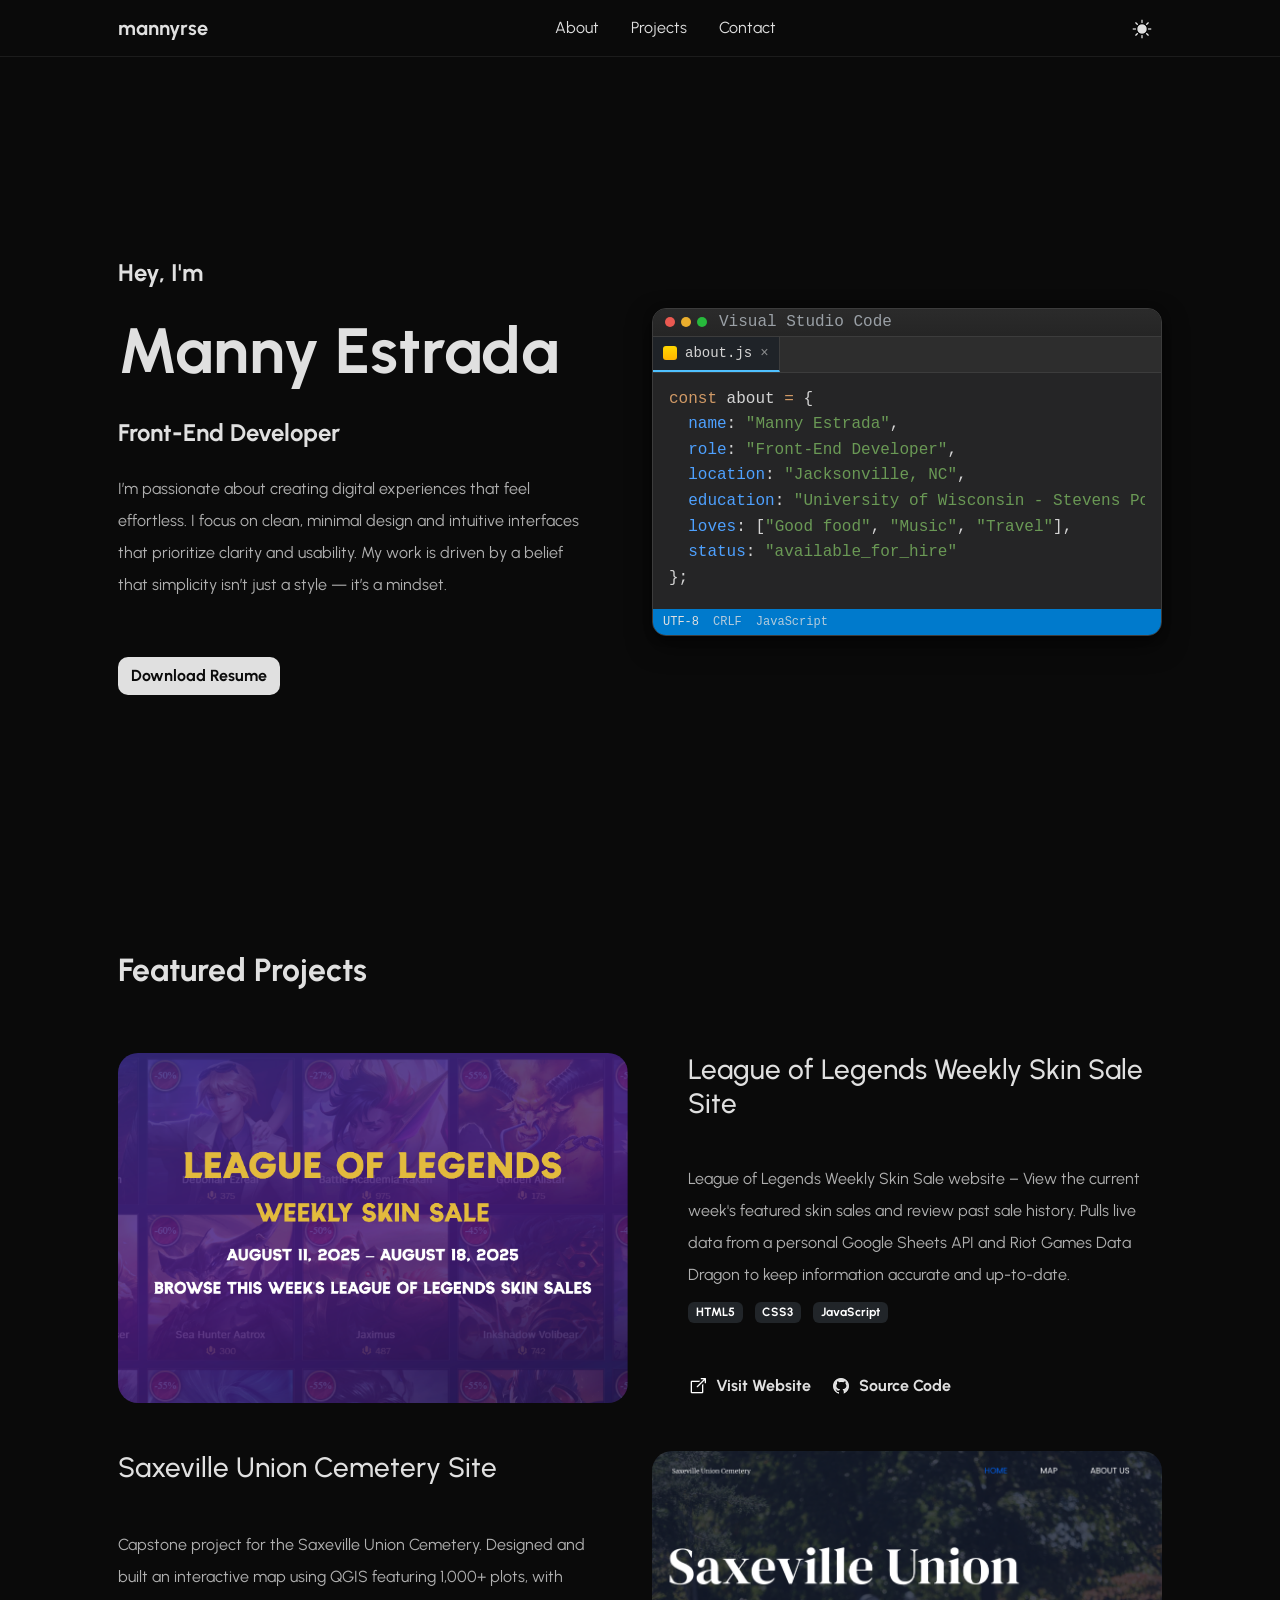
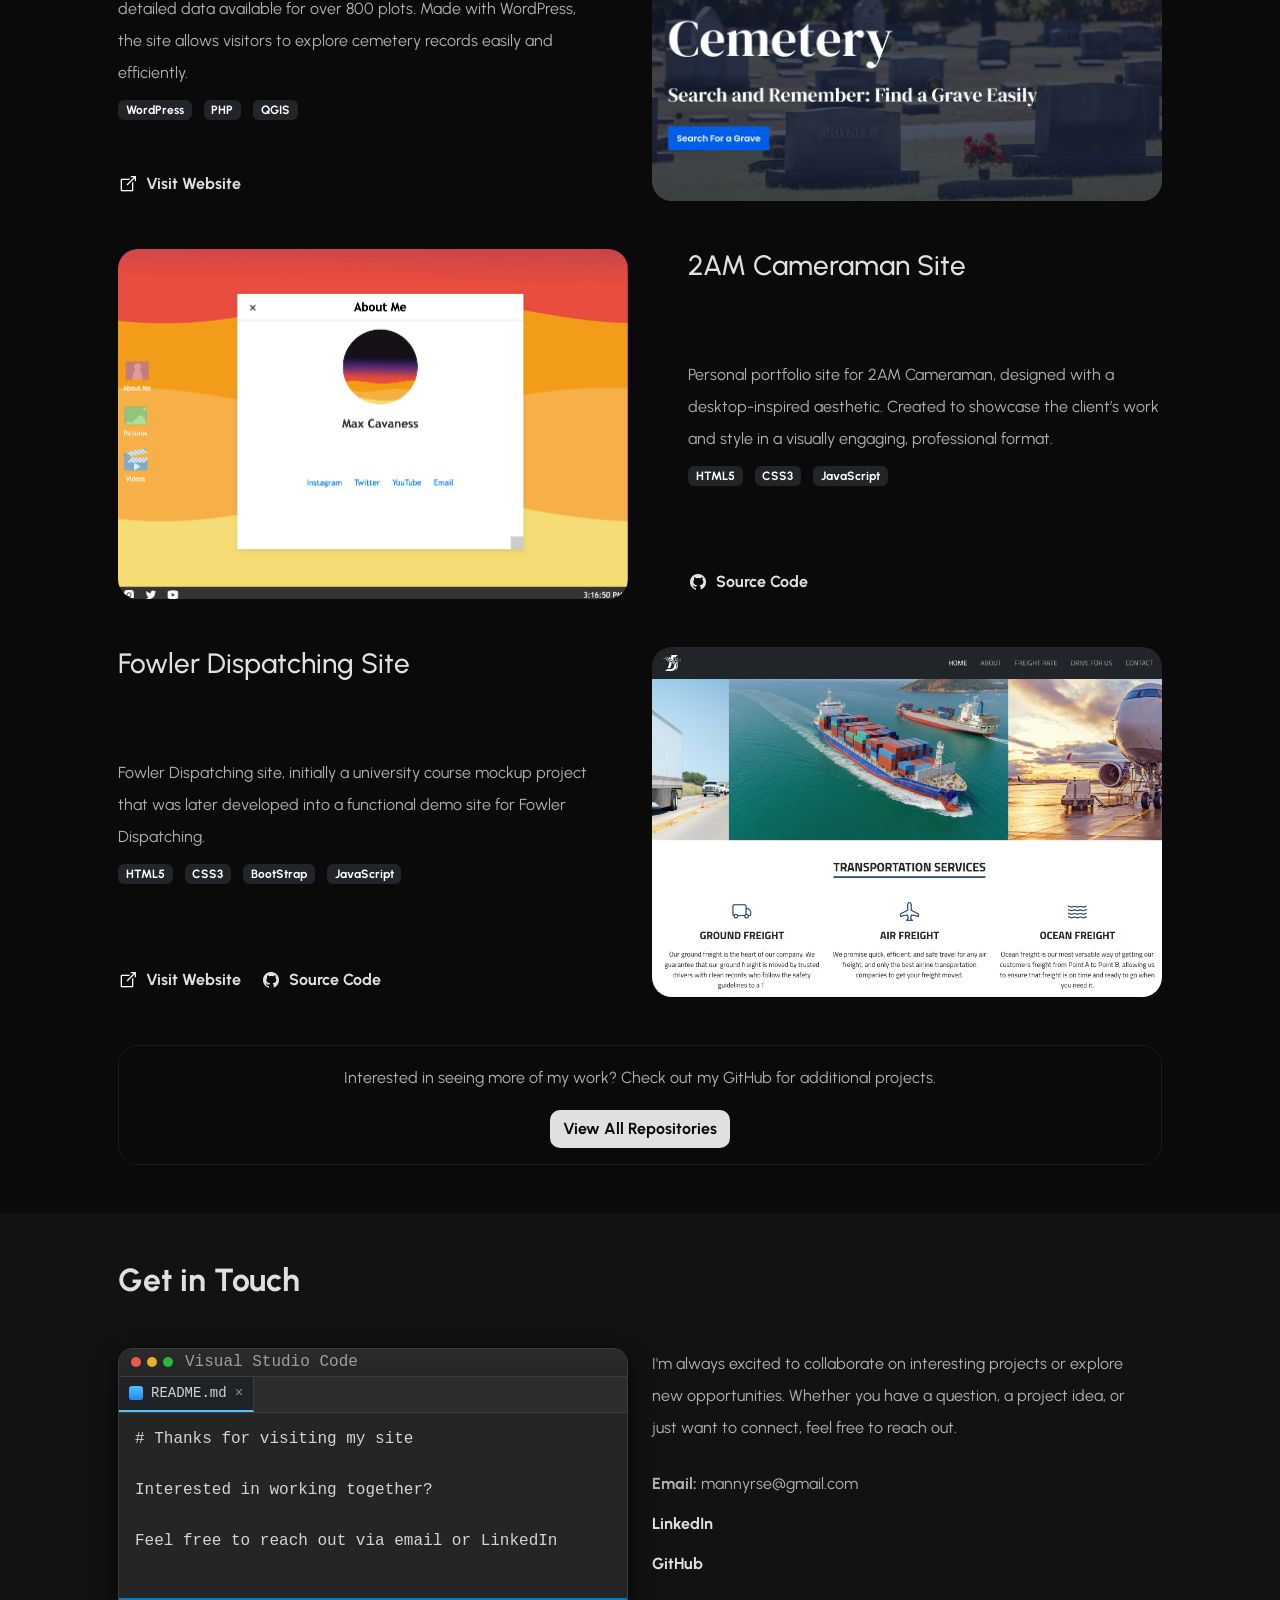
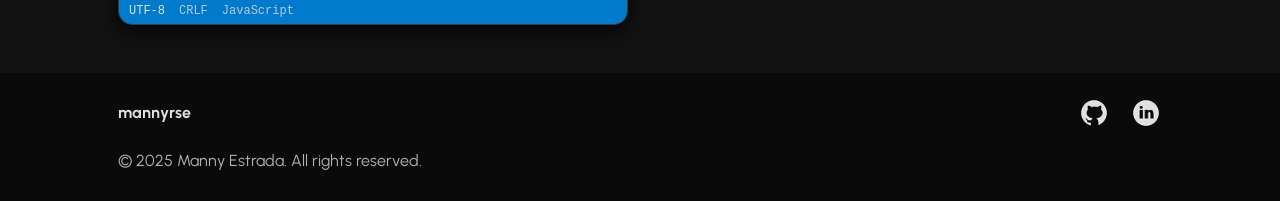
==== commit 46eb6093: "text adjustment" ====
--- a/index.html
+++ b/index.html
@@ -108,8 +108,8 @@
   <span class="k">name</span>: <span class="s">"Manny Estrada"</span>,
   <span class="k">role</span>: <span class="s">"Front-End Developer"</span>,
   <span class="k">location</span>: <span class="s">"Jacksonville, NC"</span>,
-  <span class="k">experience</span>: <span class="s">"5+ years"</span>,
-  <span class="k">loves</span>: [<span class="s">"React"</span>, <span class="s">"Node.js"</span>, <span class="s">"TypeScript"</span>],
+  <span class="k">education</span>: <span class="s">"University of Wisconsin - Stevens Point"</span>,
+  <span class="k">loves</span>: [<span class="s">"Good food"</span>, <span class="s">"Music"</span>, <span class="s">"Travel"</span>],
   <span class="k">status</span>: <span class="s">"available_for_hire"</span>
 };</code></pre>
                         </div>
--- a/styles/styles.css
+++ b/styles/styles.css
@@ -472,15 +472,11 @@
 /* Light mode hover */
 body.light-mode .button-main:hover {
     color: #1a1a1a;
-    /* Text color on hover */
     background-color: #f4f4f4;
-    /* Background on hover */
     border: 1px solid #1a1a1a;
-    /* Border on hover */
 }
 
 .button-main,
 body.light-mode .button-main {
     transition: all 0.3s ease;
-    /* or transition: background-color 0.3s ease, color 0.3s ease, border-color 0.3s ease; */
 }
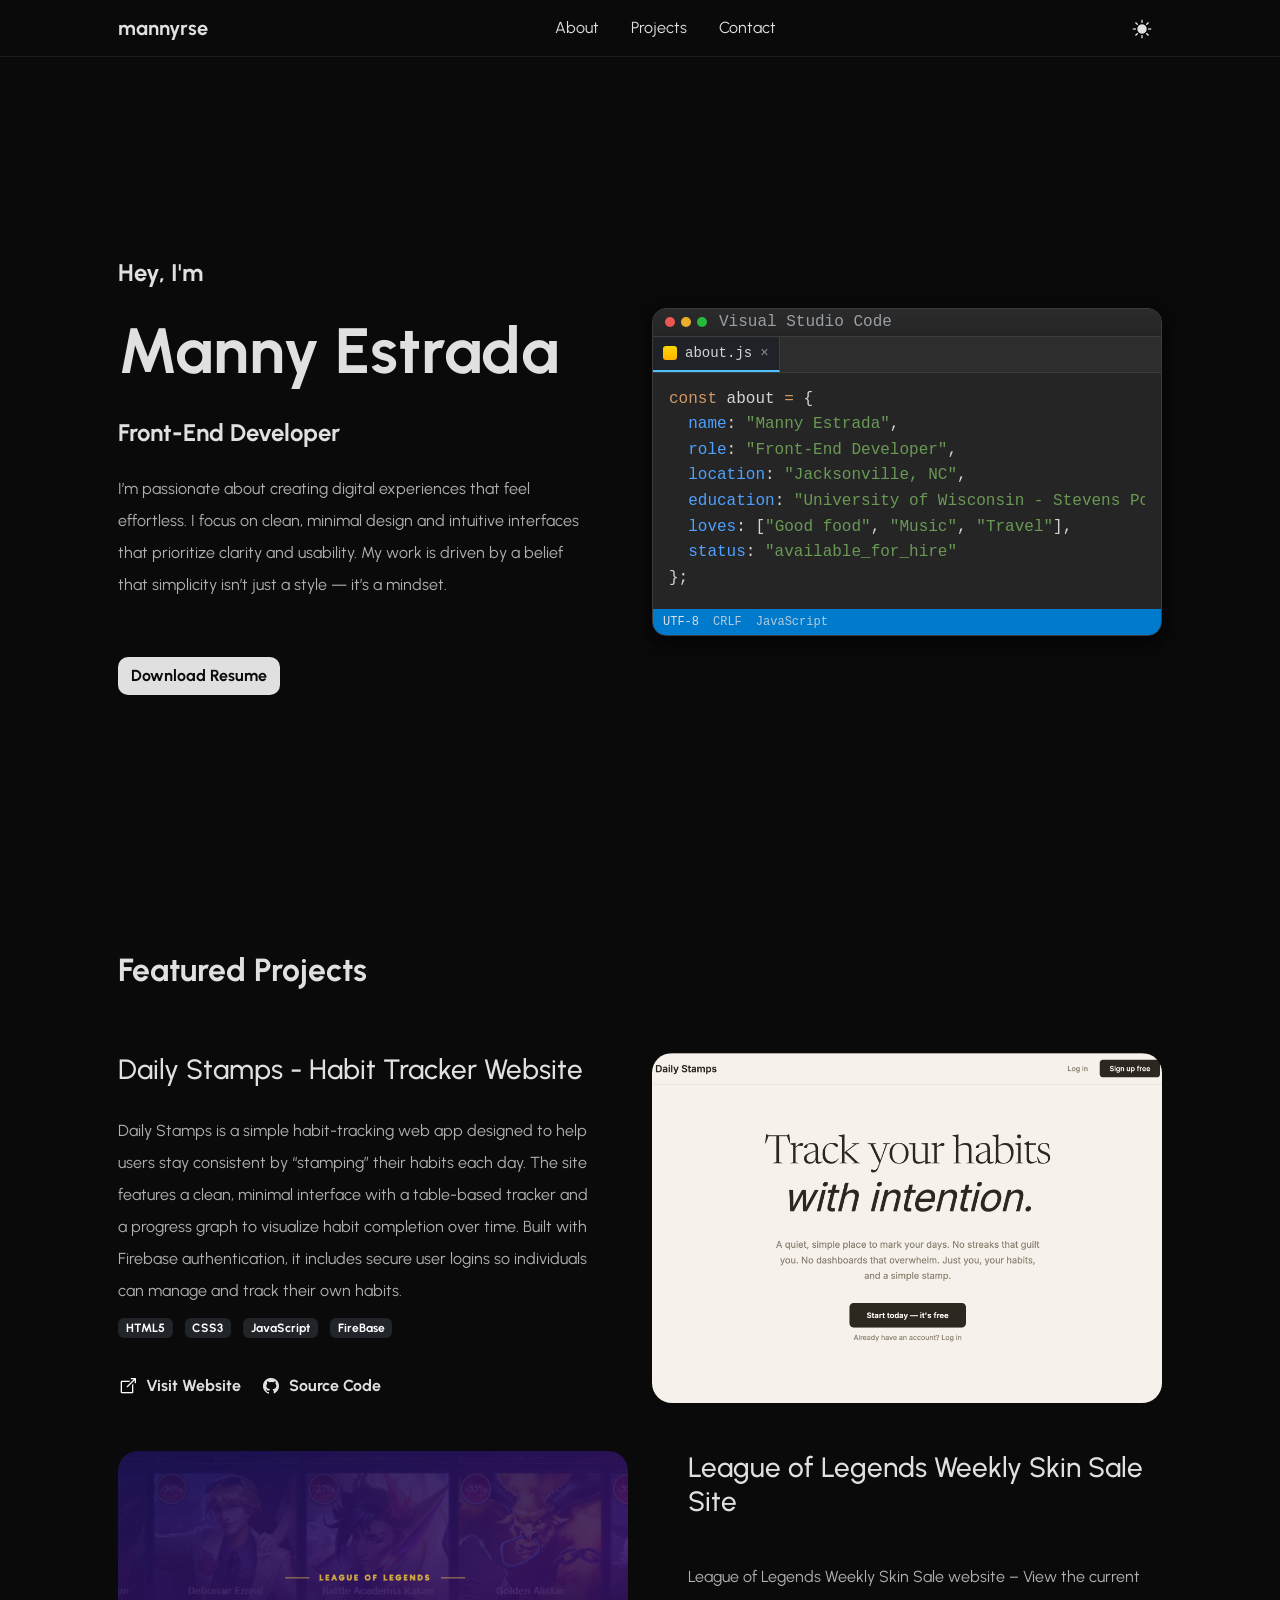
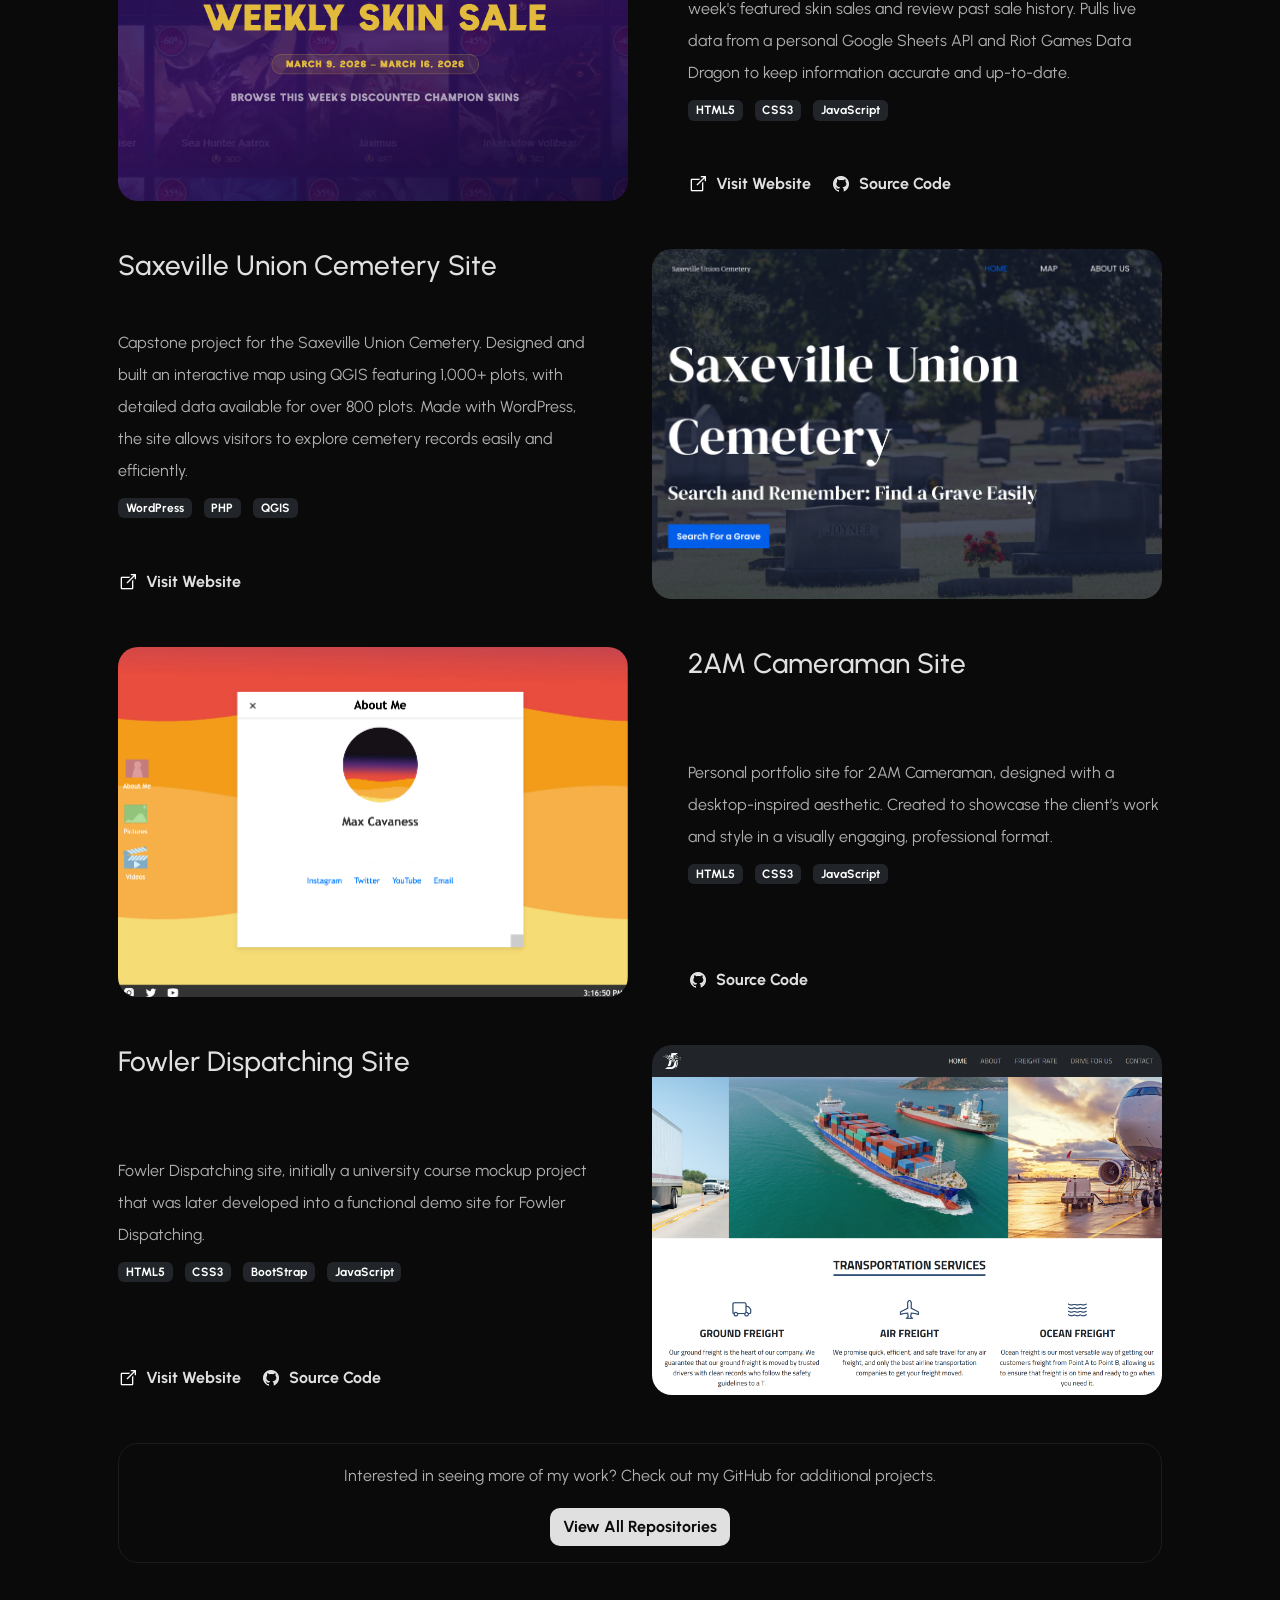
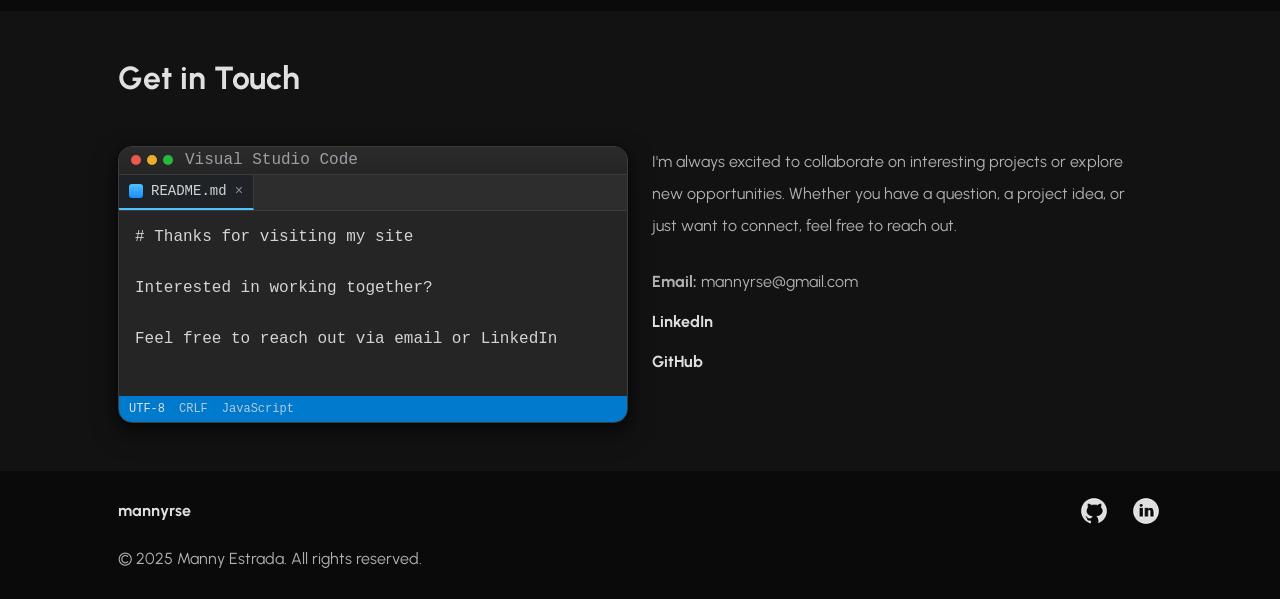
==== commit 44b519a0: "added habit tracker project, updated skin sale site image" ====
--- a/index.html
+++ b/index.html
@@ -129,6 +129,42 @@
     <section class="py-5" id="projects">
         <div class="container px-5 px-md-3 px-lg-5">
             <h2 class="fw-bold py-3">Featured Projects</h2>
+            <!-- project 2 -->
+            <div class="row my-5">
+                <div class="col-md-6 order-md-2">
+                    <img src="images/thumbnails/habittracker.png" alt="" class="img-fluid featured-project">
+                </div>
+                <div class="col-md-6 order-md-1 d-flex flex-column pe-lg-5">
+                    <h3 class="mb-3 pt-5 pt-md-0">Daily Stamps - Habit Tracker Website</h3>
+                    <!-- Group paragraph + badges together and center them -->
+                    <div class="flex-grow-1 d-flex flex-column justify-content-center mb-4">
+                        <p class="mb-2">
+                            Daily Stamps is a simple habit-tracking web app designed to help users stay consistent by
+                            “stamping” their habits each day. The site features a clean, minimal interface with a
+                            table-based tracker and a progress graph to visualize habit completion over time. Built with
+                            Firebase authentication, it includes secure user logins so individuals can manage and track
+                            their own habits.
+                        </p>
+                        <div>
+                            <span class="badge bg-dark me-2">HTML5</span>
+                            <span class="badge bg-dark me-2">CSS3</span>
+                            <span class="badge bg-dark me-2">JavaScript</span>
+                            <span class="badge bg-dark me-2">FireBase</span>
+                        </div>
+                    </div>
+                    <!-- Links container -->
+                    <div class="mt-auto">
+                        <a href="https://mannyrse.com/habit-tracker/pages/landing.html"
+                            class="me-3 link d-inline-flex align-items-center featured-project-link" target="_blank">
+                            <img src="images/icons/link.png" alt="" class="icon social-icon me-2">Visit Website
+                        </a>
+                        <a href="https://github.com/mannyrse/habit-tracker"
+                            class="link d-inline-flex align-items-center featured-project-link" target="_blank">
+                            <img src="images/icons/github.png" alt="" class="icon social-icon me-2">Source Code
+                        </a>
+                    </div>
+                </div>
+            </div>
             <!-- project 1 -->
             <div class="row my-5">
                 <div class="col-md-6">
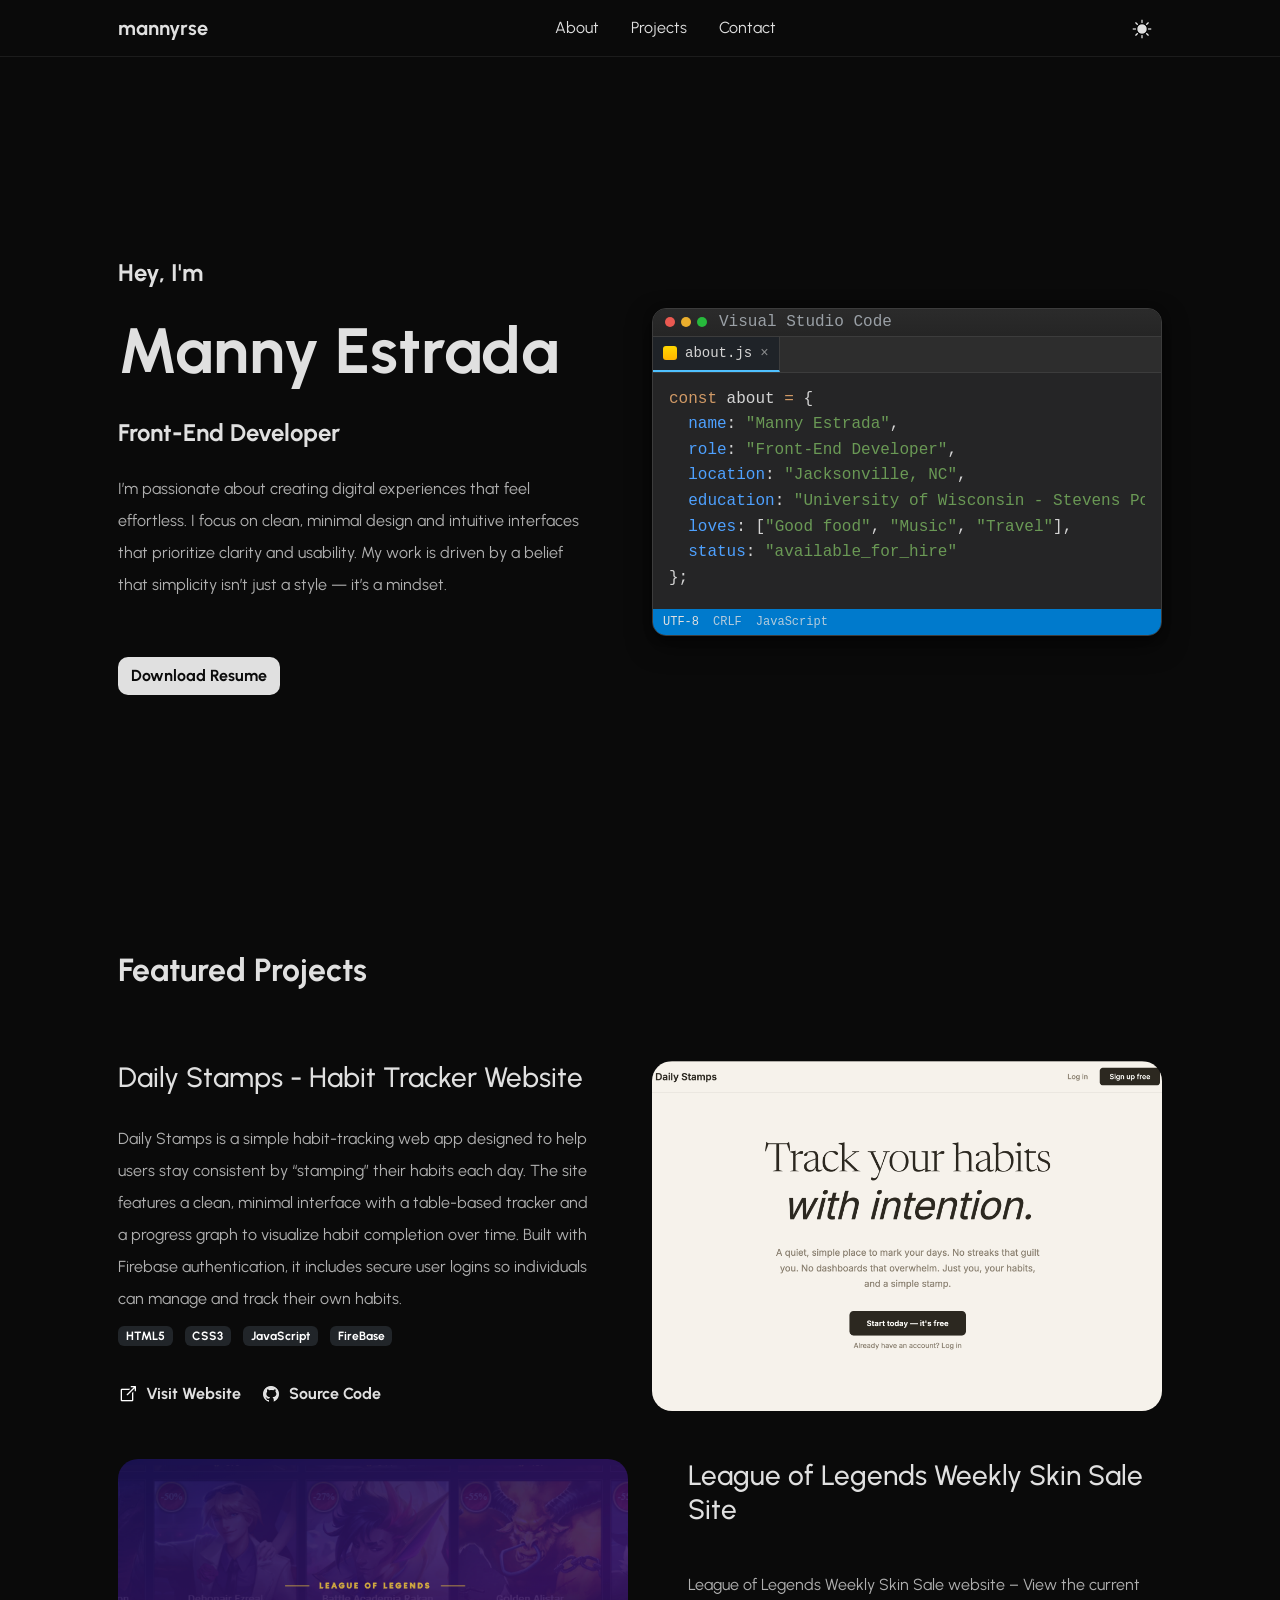
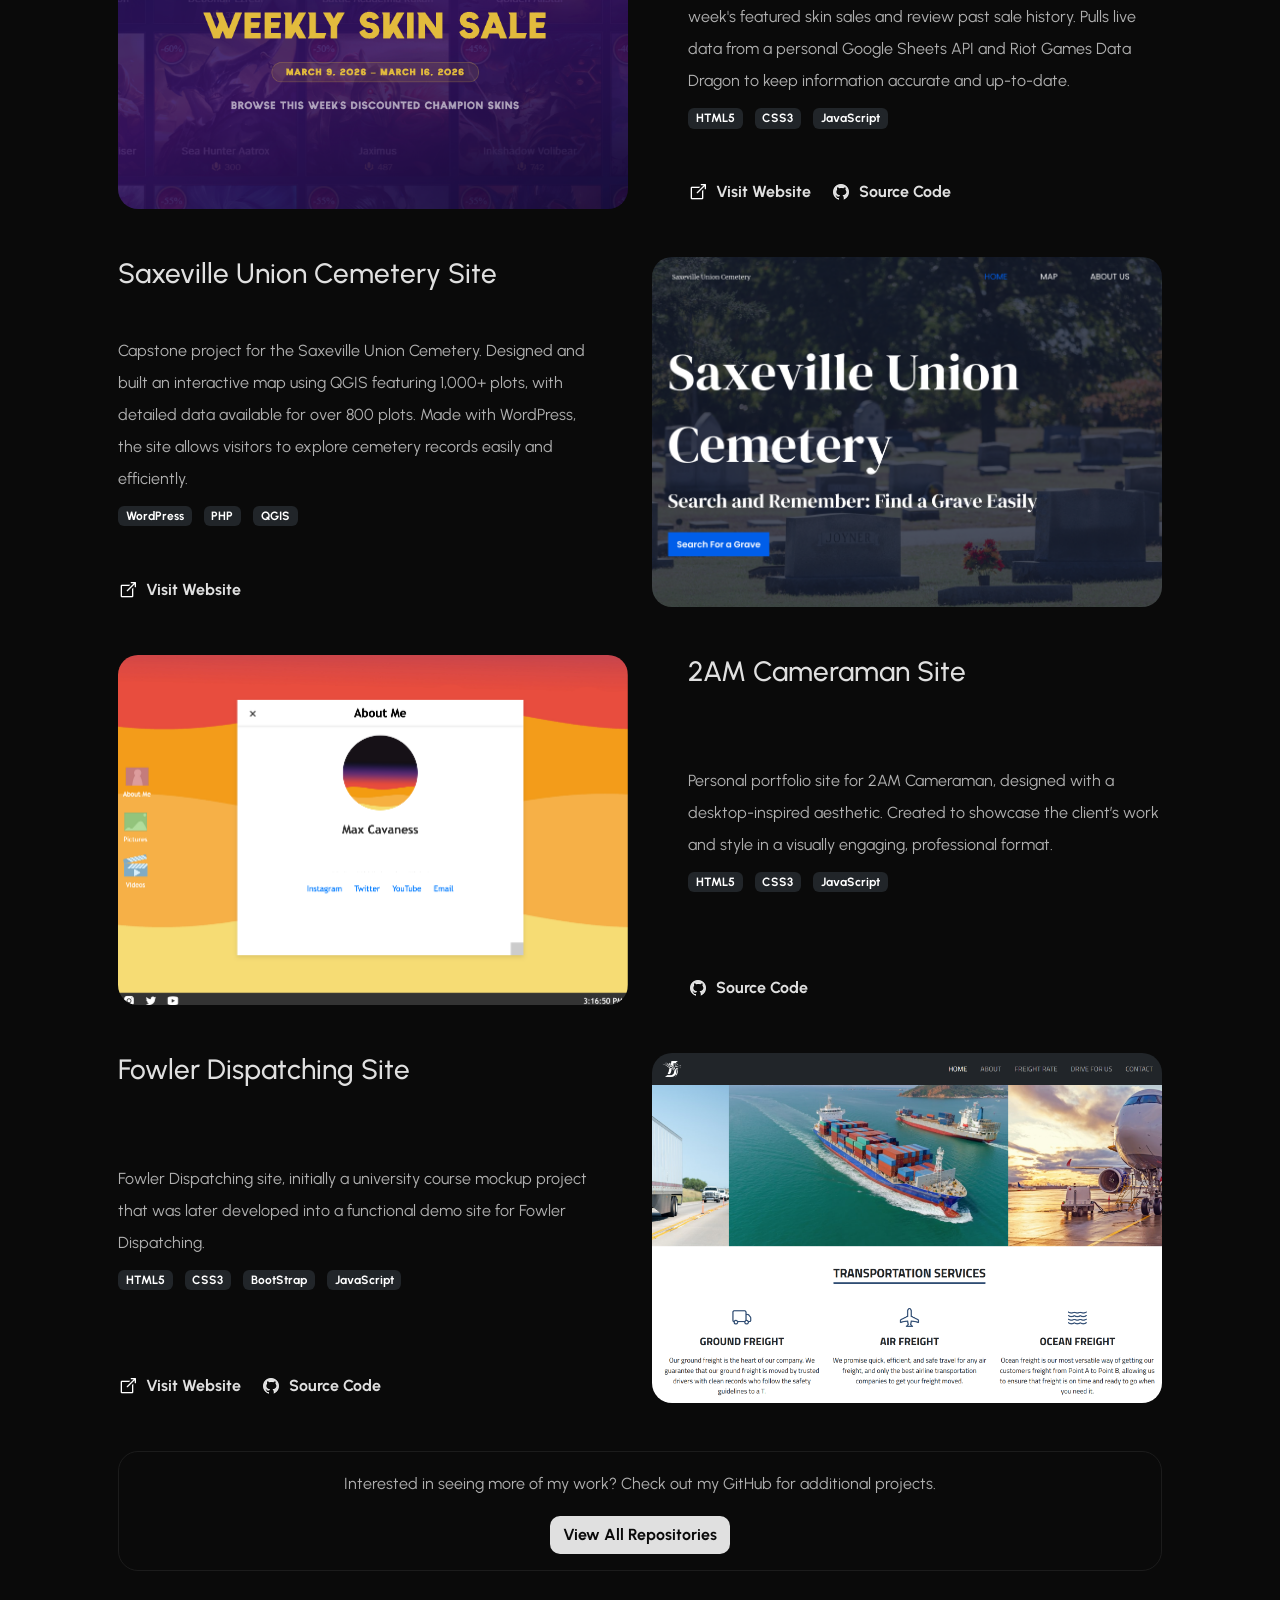
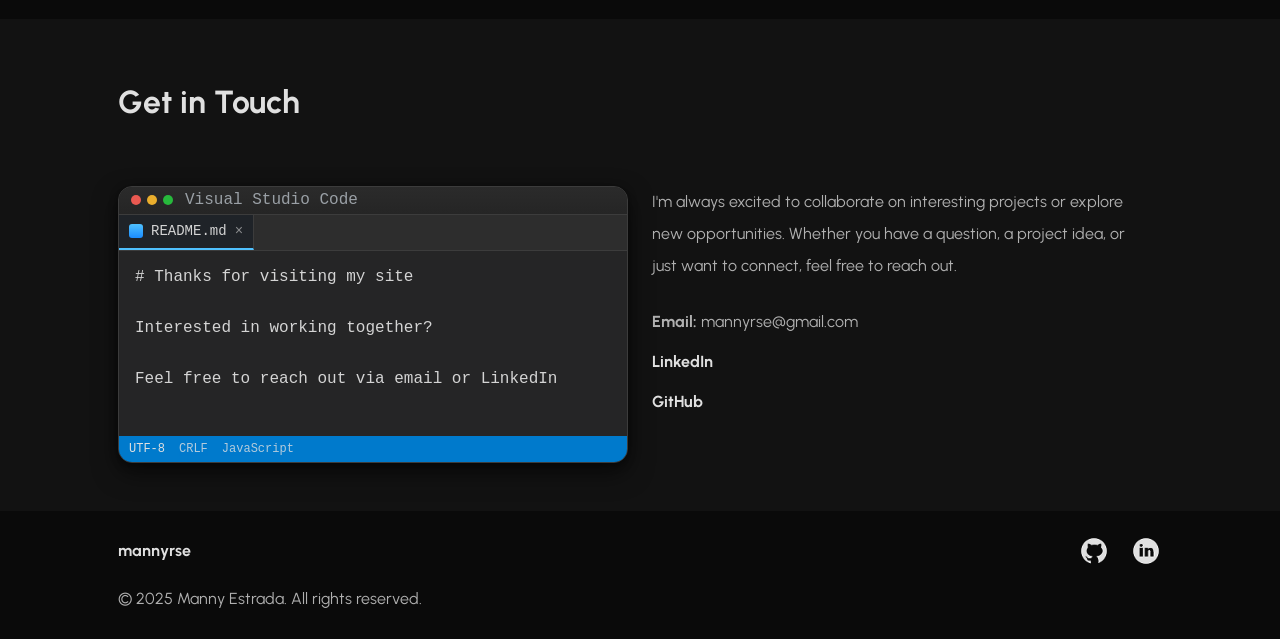
==== commit 5e99ae54: "added underline animation when scrolling to a section" ====
--- a/index.html
+++ b/index.html
@@ -128,7 +128,7 @@
     <!-- featured projects section -->
     <section class="py-5" id="projects">
         <div class="container px-5 px-md-3 px-lg-5">
-            <h2 class="fw-bold py-3">Featured Projects</h2>
+            <h2 class="fw-bold py-3 section-heading">Featured Projects</h2>
             <!-- project 2 -->
             <div class="row my-5">
                 <div class="col-md-6 order-md-2">
@@ -323,7 +323,7 @@
     <!-- contact section -->
     <section class="section-contact py-5" id="contact">
         <div class="container px-5 px-md-3 px-lg-5">
-            <h2 class="fw-bold mb-5">Get in Touch</h2>
+            <h2 class="fw-bold py-3 mb-5 section-heading">Get in Touch</h2>
             <div class="row gy-4">
 
                 <!-- left column -->
--- a/styles/styles.css
+++ b/styles/styles.css
@@ -479,4 +479,25 @@
 .button-main,
 body.light-mode .button-main {
     transition: all 0.3s ease;
+}
+
+/* animated underline for section headings on scroll */
+.section-heading {
+    display: inline-block;
+    position: relative;
+}
+
+.section-heading::after {
+    content: '';
+    position: absolute;
+    left: 0;
+    bottom: -4px;
+    width: 0;
+    height: 2px;
+    background-color: currentColor;
+    transition: width 0.4s ease;
+}
+
+.section-heading.in-view::after {
+    width: 100%;
 }
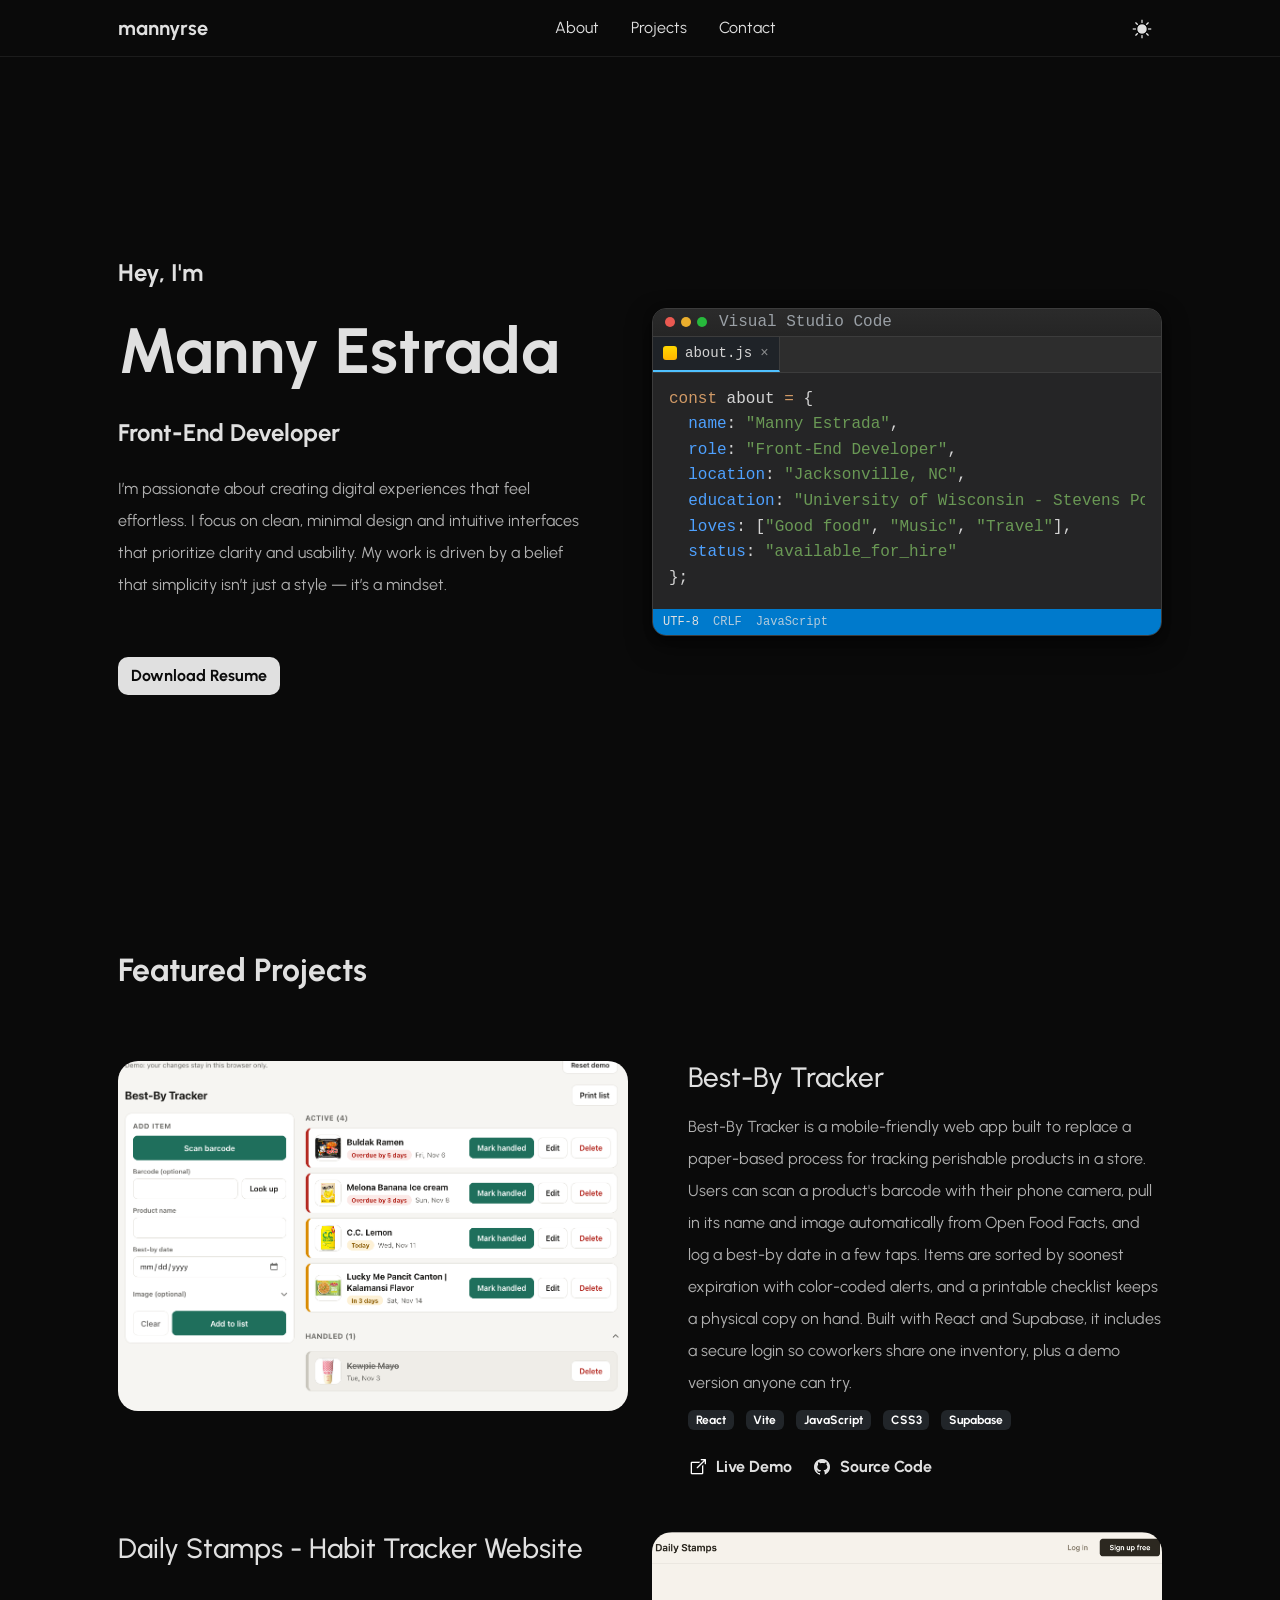
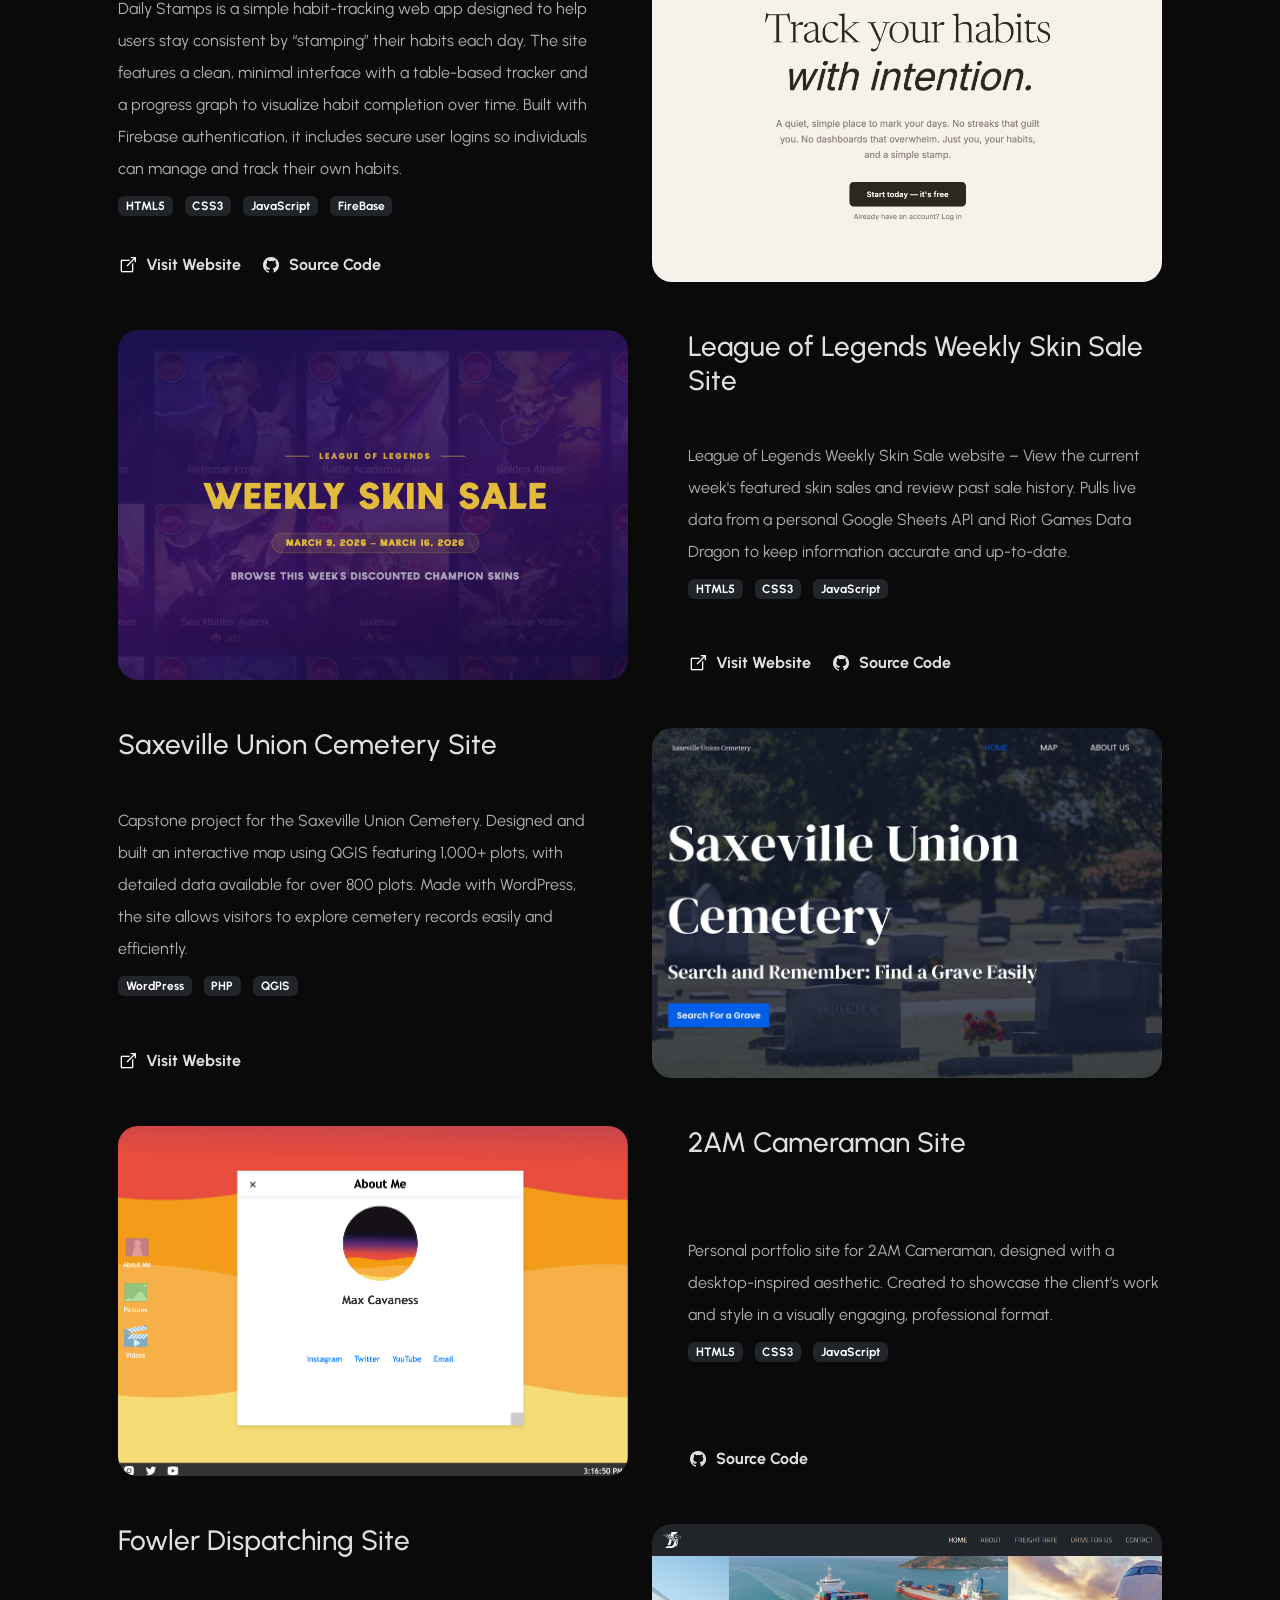
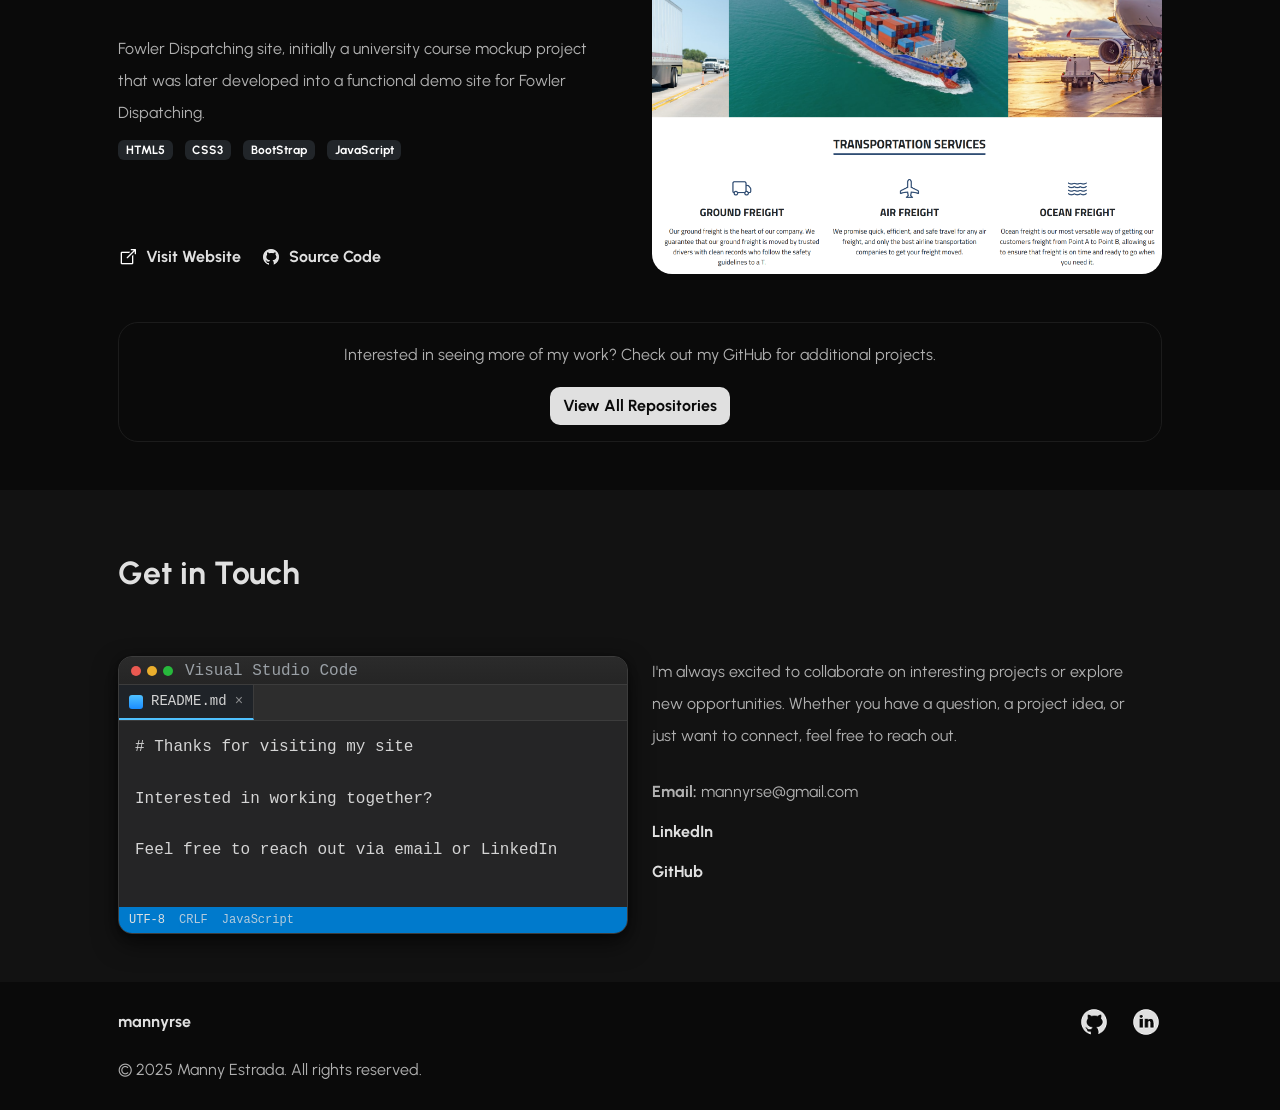
==== commit 3a4235e4: "updated projects section" ====
--- a/index.html
+++ b/index.html
@@ -129,6 +129,45 @@
     <section class="py-5" id="projects">
         <div class="container px-5 px-md-3 px-lg-5">
             <h2 class="fw-bold py-3 section-heading">Featured Projects</h2>
+            <!-- latest project -->
+            <div class="row my-5">
+                <div class="col-md-6">
+                    <img src="images/thumbnails/bestby.png" alt="" class="img-fluid featured-project">
+                </div>
+                <div class="col-md-6 d-flex flex-column ps-lg-5">
+                    <h3 class="mb-3 pt-5 pt-md-0">Best-By Tracker</h3>
+                    <!-- Group paragraph + badges together and center them -->
+                    <div class="flex-grow-1 d-flex flex-column justify-content-center mb-4">
+                        <p class="mb-2">
+                            Best-By Tracker is a mobile-friendly web app built to replace a paper-based process for
+                            tracking perishable products in a store. Users can scan a product's barcode with their phone
+                            camera, pull in its name and image automatically from Open Food Facts, and log a best-by
+                            date in a few taps. Items are sorted by soonest expiration with color-coded alerts, and a
+                            printable checklist keeps a physical copy on hand. Built with React and Supabase, it
+                            includes
+                            a secure login so coworkers share one inventory, plus a demo version anyone can try.
+                        </p>
+                        <div>
+                            <span class="badge bg-dark me-2">React</span>
+                            <span class="badge bg-dark me-2">Vite</span>
+                            <span class="badge bg-dark me-2">JavaScript</span>
+                            <span class="badge bg-dark me-2">CSS3</span>
+                            <span class="badge bg-dark">Supabase</span>
+                        </div>
+                    </div>
+                    <!-- Links container -->
+                    <div class="mt-auto">
+                        <a href="https://mannyrse.com/bestby-tracker/demo/"
+                            class="me-3 link d-inline-flex align-items-center featured-project-link" target="_blank">
+                            <img src="images/icons/link.png" alt="" class="icon social-icon me-2">Live Demo
+                        </a>
+                        <a href="https://github.com/mannyrse/bestby-tracker"
+                            class="link d-inline-flex align-items-center featured-project-link" target="_blank">
+                            <img src="images/icons/github.png" alt="" class="icon social-icon me-2">Source Code
+                        </a>
+                    </div>
+                </div>
+            </div>
             <!-- project 2 -->
             <div class="row my-5">
                 <div class="col-md-6 order-md-2">
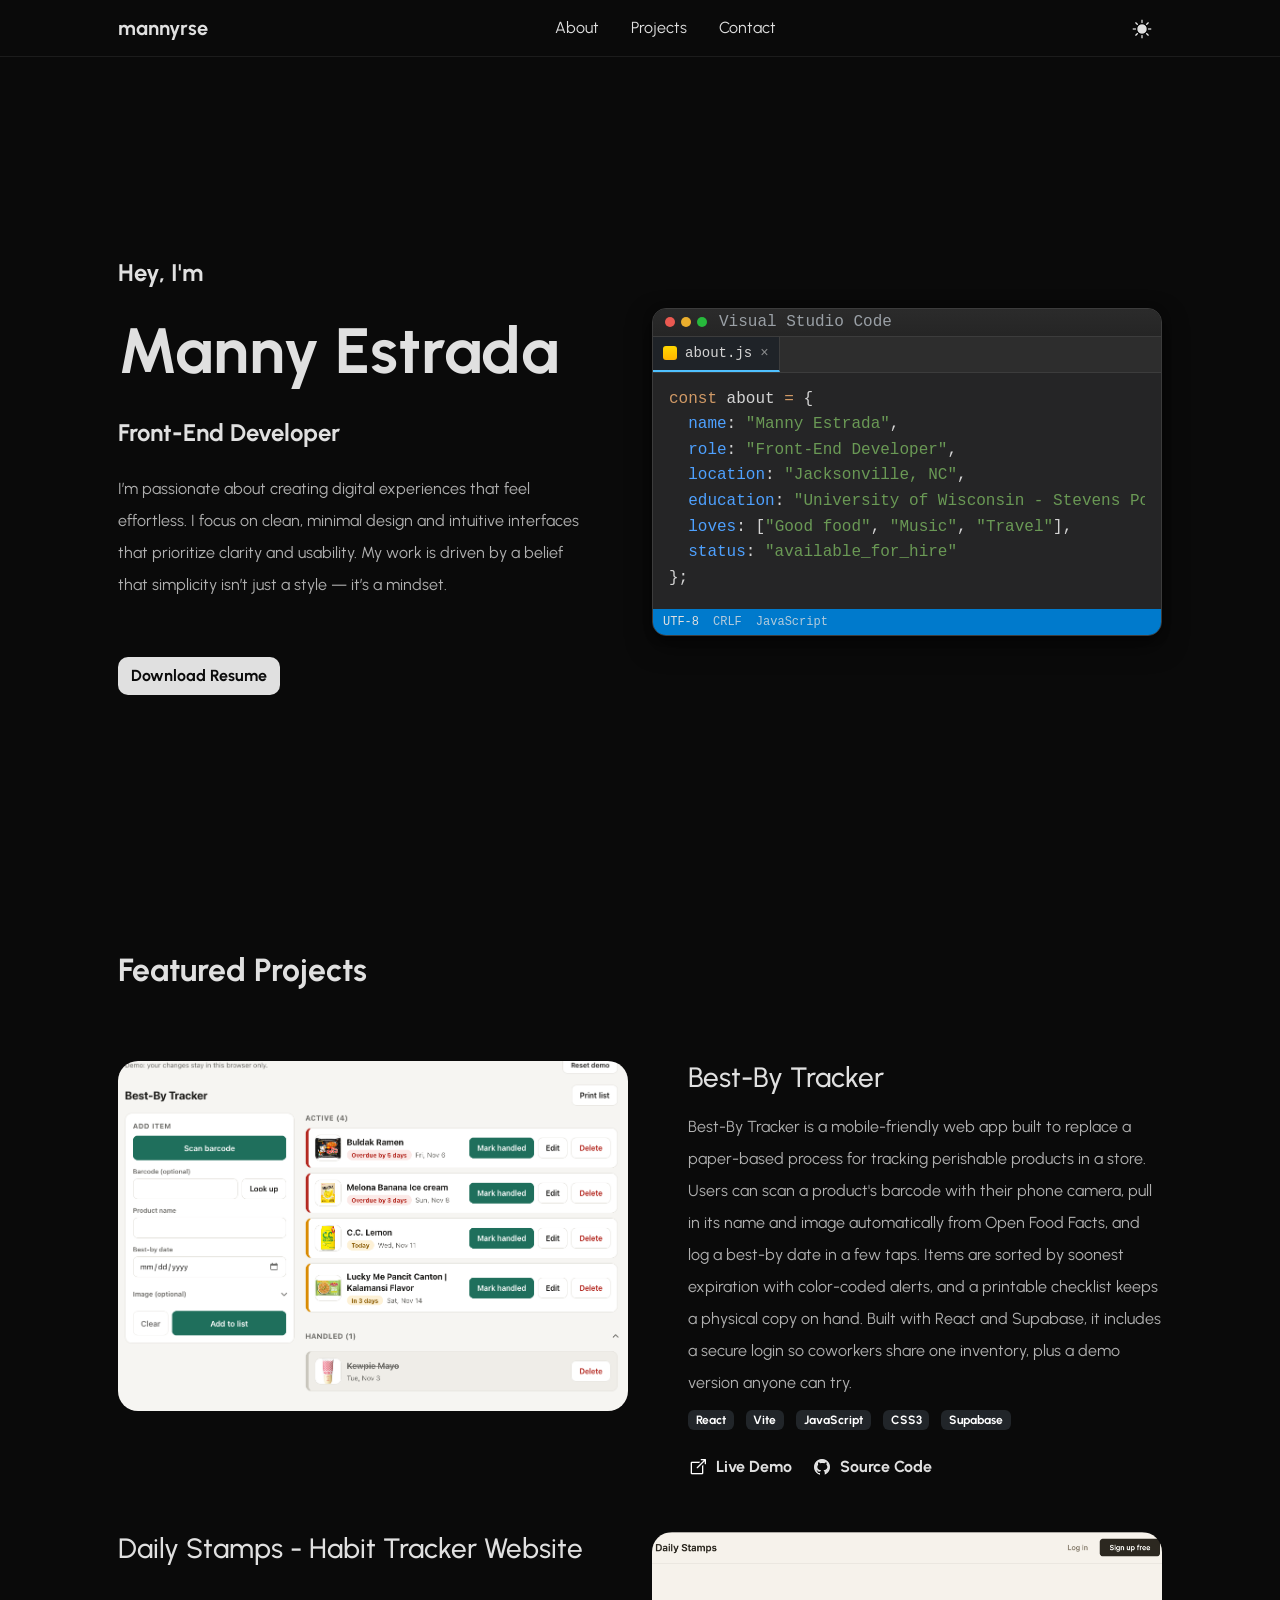
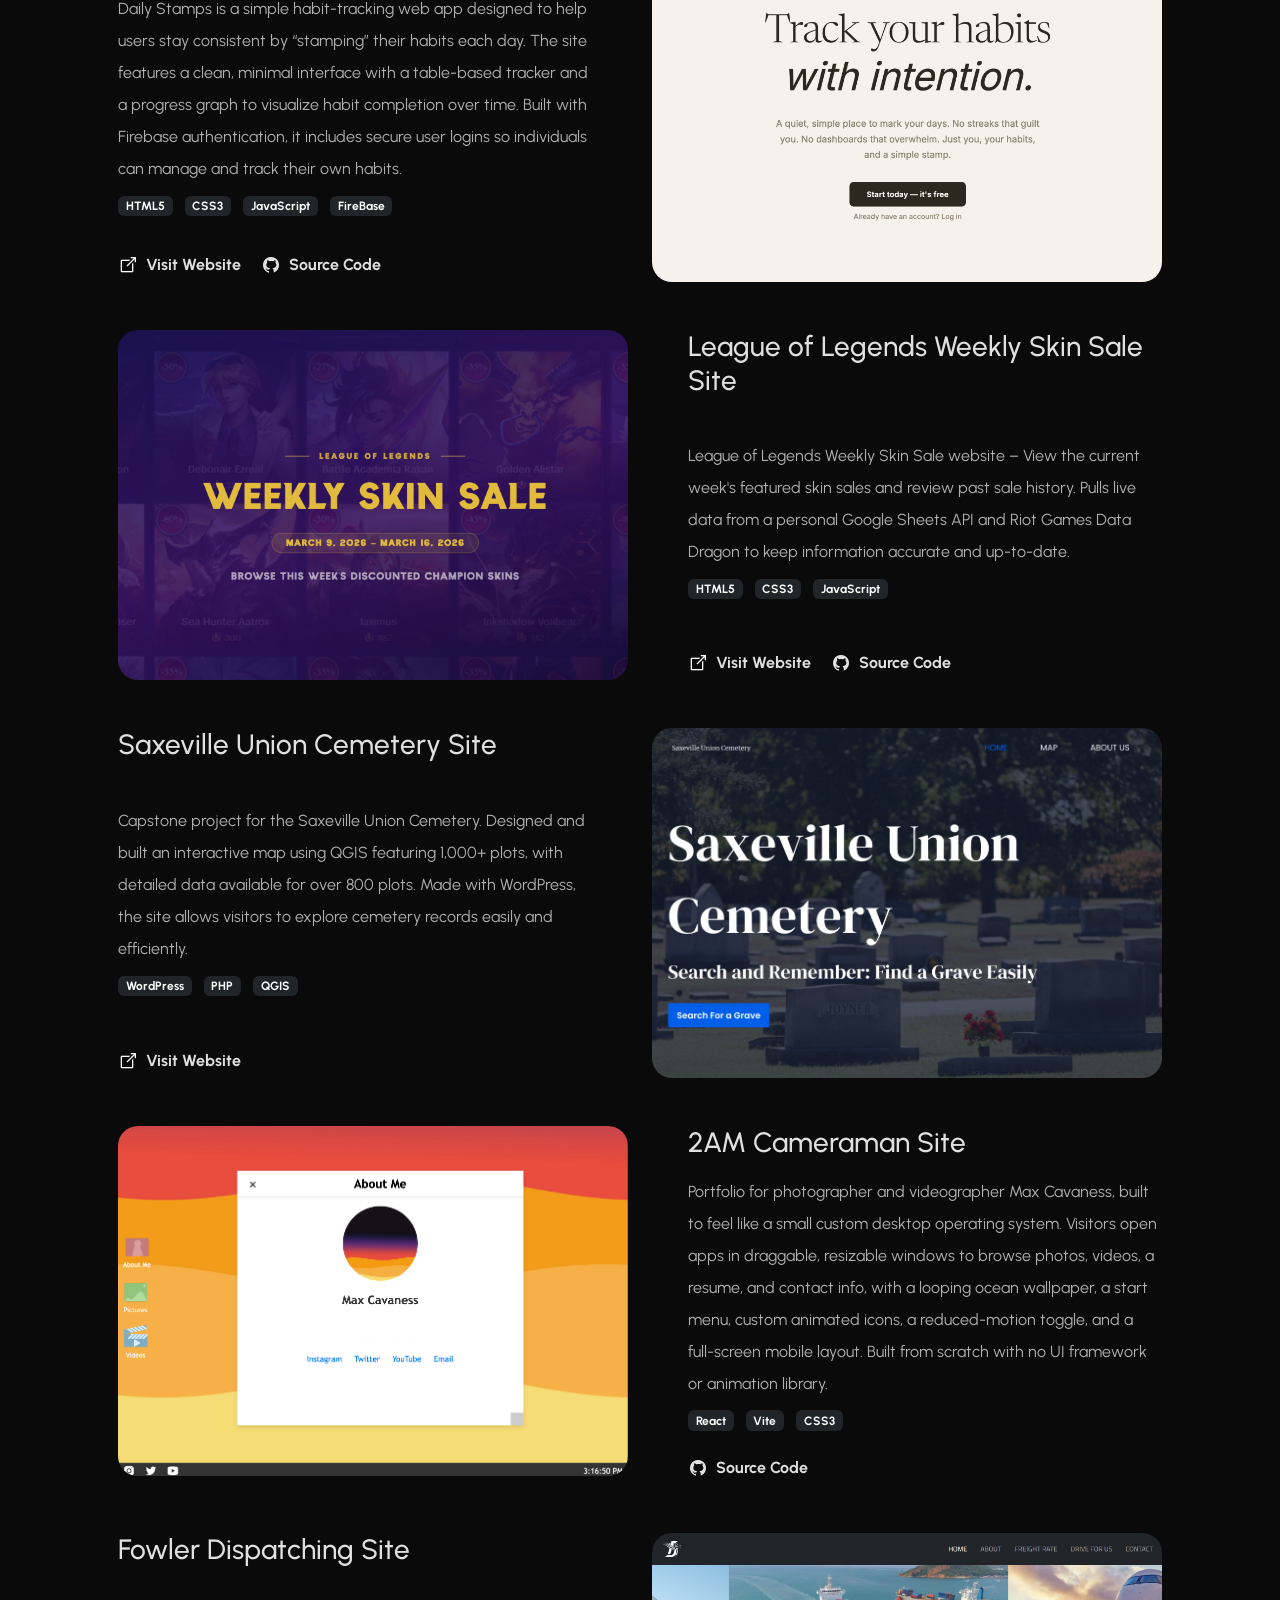
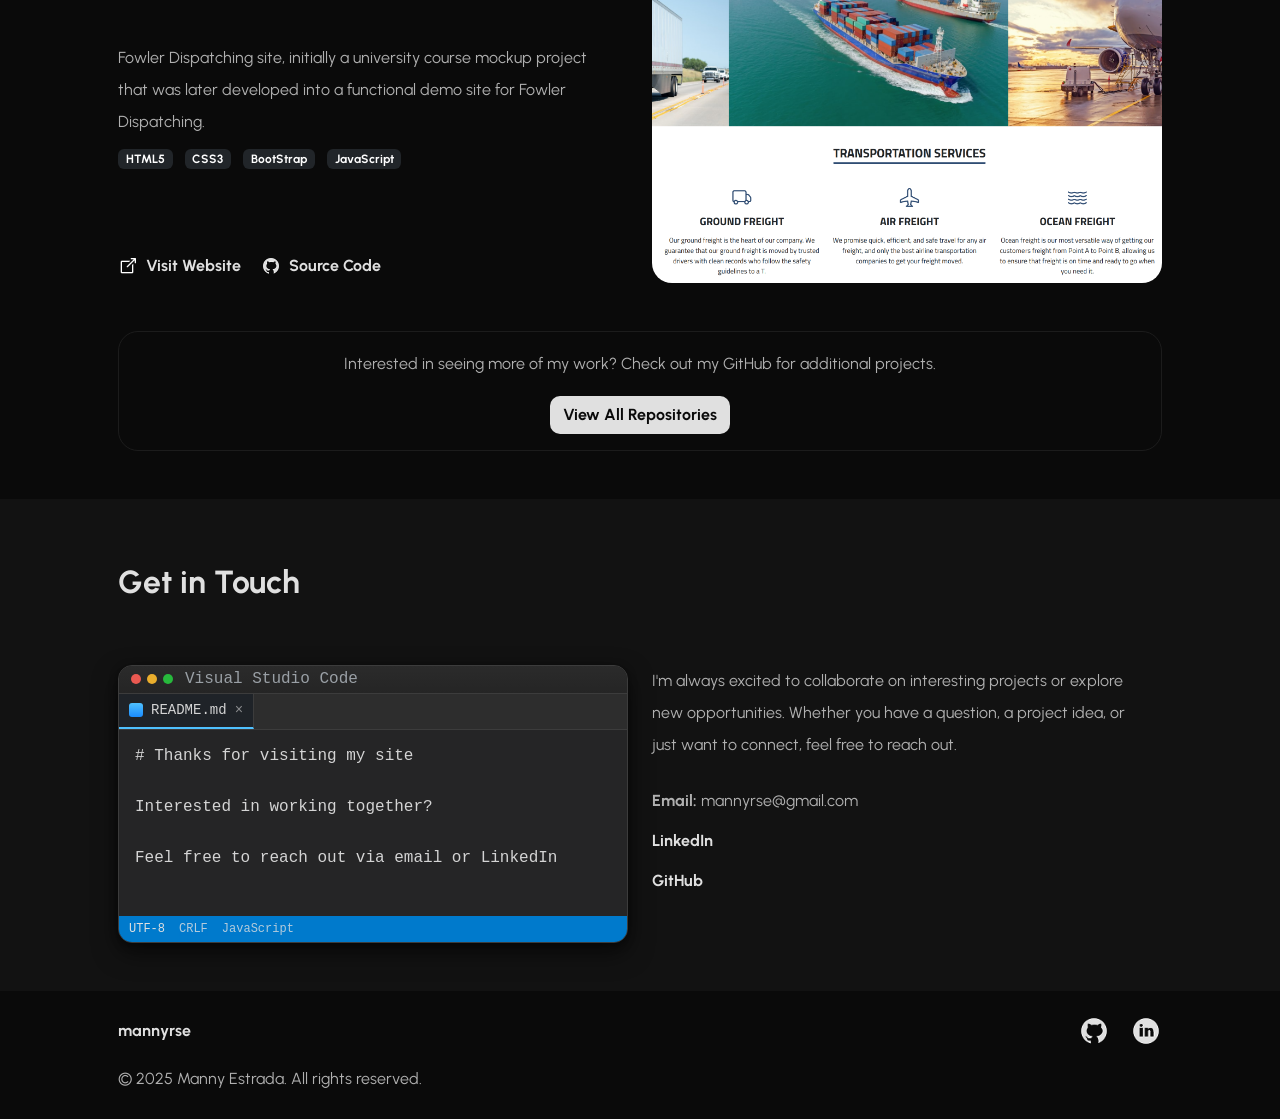
==== commit 781769f0: "updated 2am cameraman project description and badges" ====
--- a/index.html
+++ b/index.html
@@ -284,25 +284,27 @@
                     <!-- Group paragraph + badges together and center them -->
                     <div class="flex-grow-1 d-flex flex-column justify-content-center mb-4">
                         <p class="mb-2">
-                            Personal portfolio site for 2AM Cameraman, designed with a desktop-inspired aesthetic.
-                            Created to showcase the client’s work and style in a visually engaging, professional format.
+                            Portfolio for photographer and videographer Max Cavaness, built to feel like a small
+                            custom desktop operating system. Visitors open apps in draggable, resizable windows
+                            to browse photos, videos, a resume, and contact info, with a looping ocean wallpaper,
+                            a start menu, custom animated icons, a reduced-motion toggle, and a full-screen
+                            mobile layout. Built from scratch with no UI framework or animation library.
                         </p>
 
                         <div class="">
-                            <span class="badge bg-dark me-2">HTML5</span>
-                            <span class="badge bg-dark me-2">CSS3</span>
-                            <span class="badge bg-dark">JavaScript</span>
+                            <span class="badge bg-dark me-2">React</span>
+                            <span class="badge bg-dark me-2">Vite</span>
+                            <span class="badge bg-dark">CSS3</span>
                         </div>
                     </div>
                     <!-- Links container -->
                     <div class="mt-auto">
                         <!-- <a href="#" class="me-3 link d-inline-flex align-items-center featured-project-link">
-                            <img src="images/icons/link.png" alt="" class="icon social-icon me-2">Visit Website
-                        </a> -->
+                <img src="images/icons/link.png" alt="" class="icon social-icon me-2">Visit Website
+            </a> -->
                         <a href="https://github.com/mannyrse/2AM-Cameraman"
                             class="link d-inline-flex align-items-center featured-project-link" target="_blank">
-                            <img src="images/icons/github.png" alt="exteral link icon"
-                                class="icon social-icon me-2">Source Code
+                            <img src="images/icons/github.png" alt="" class="icon social-icon me-2">Source Code
                         </a>
                     </div>
                 </div>
